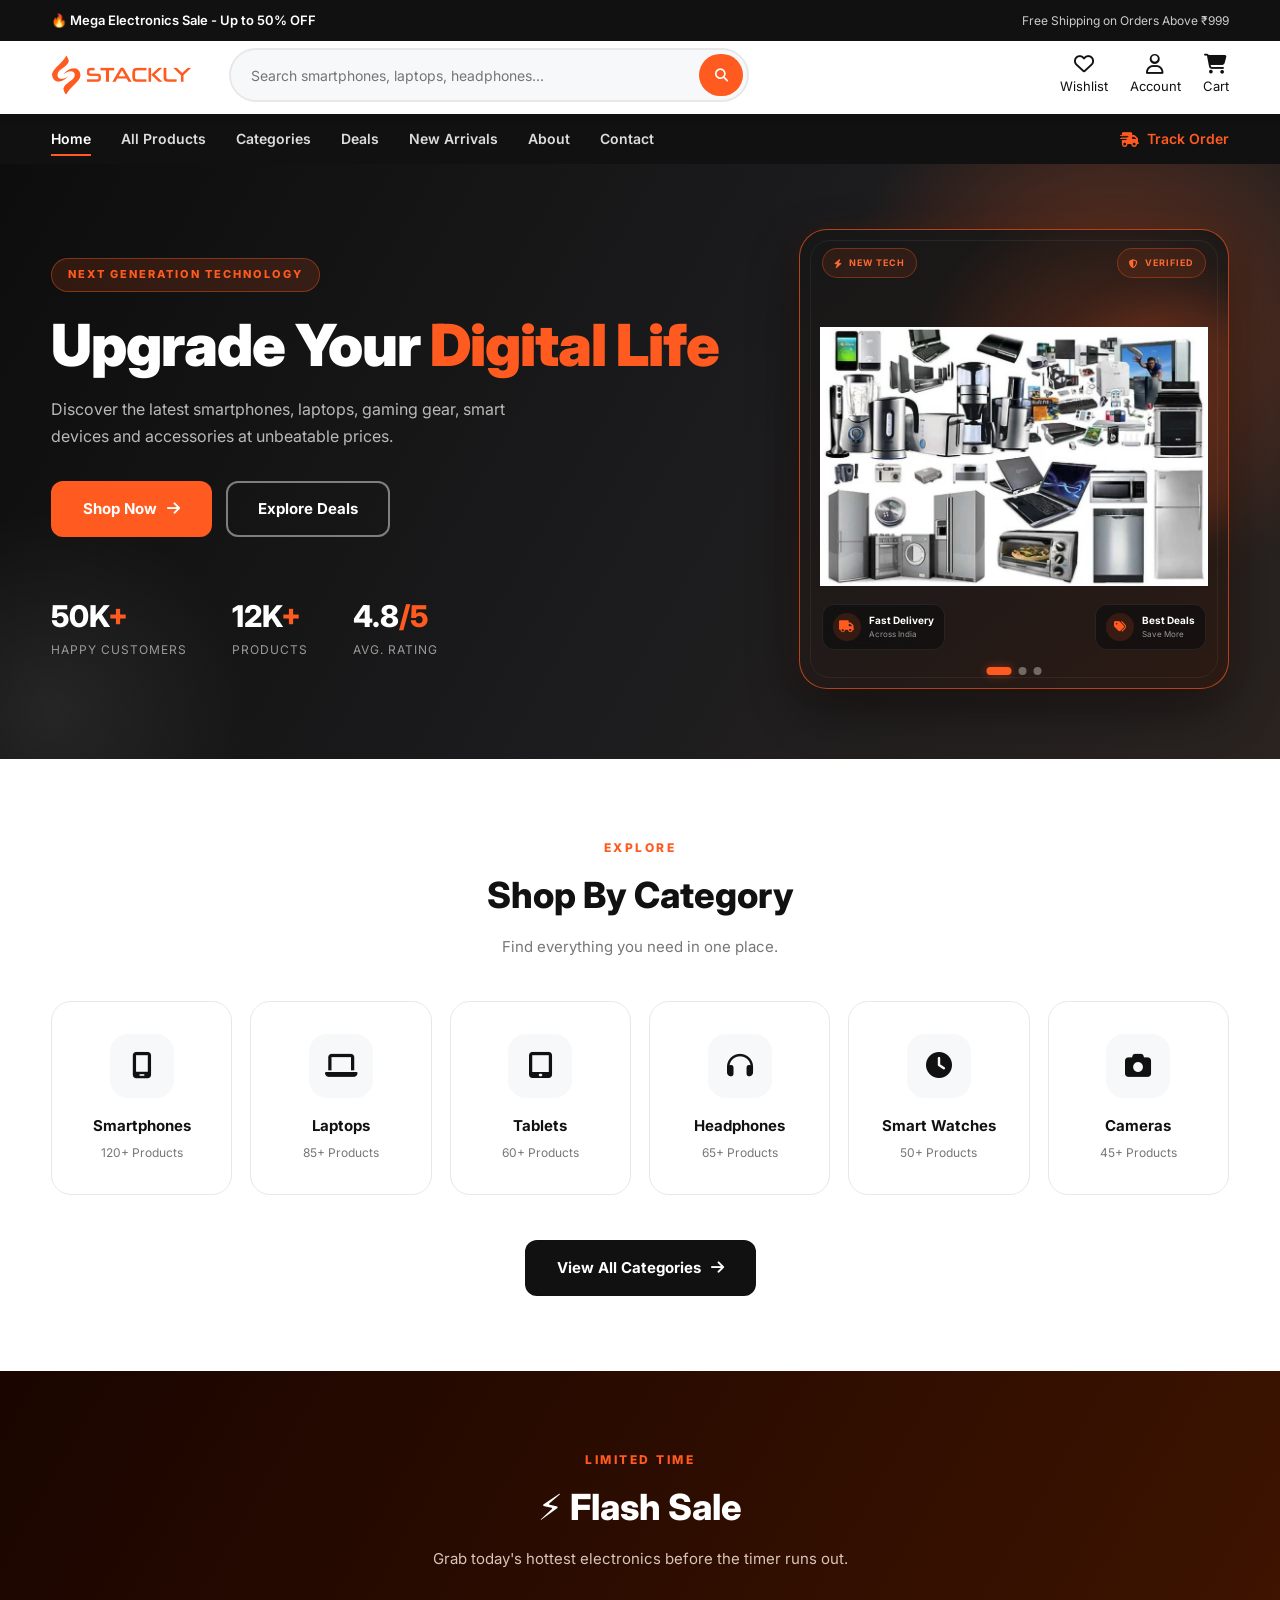
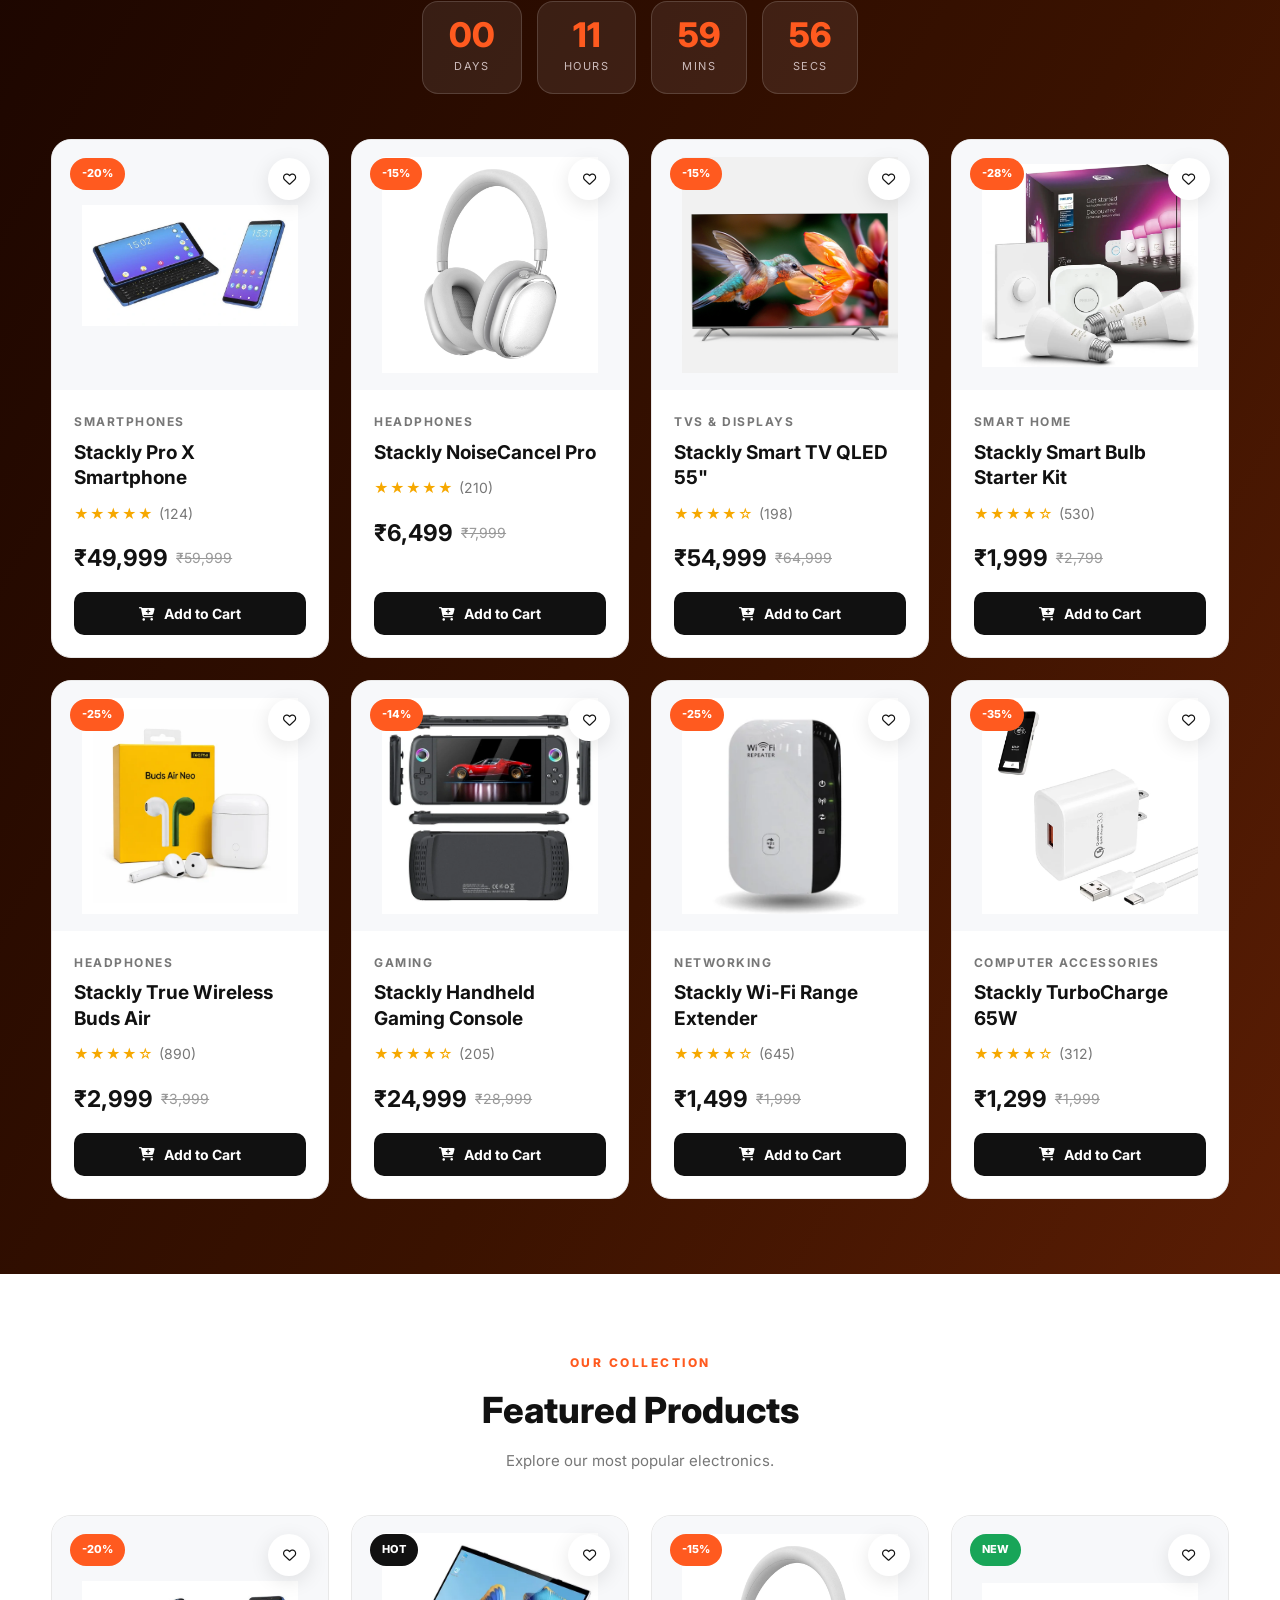
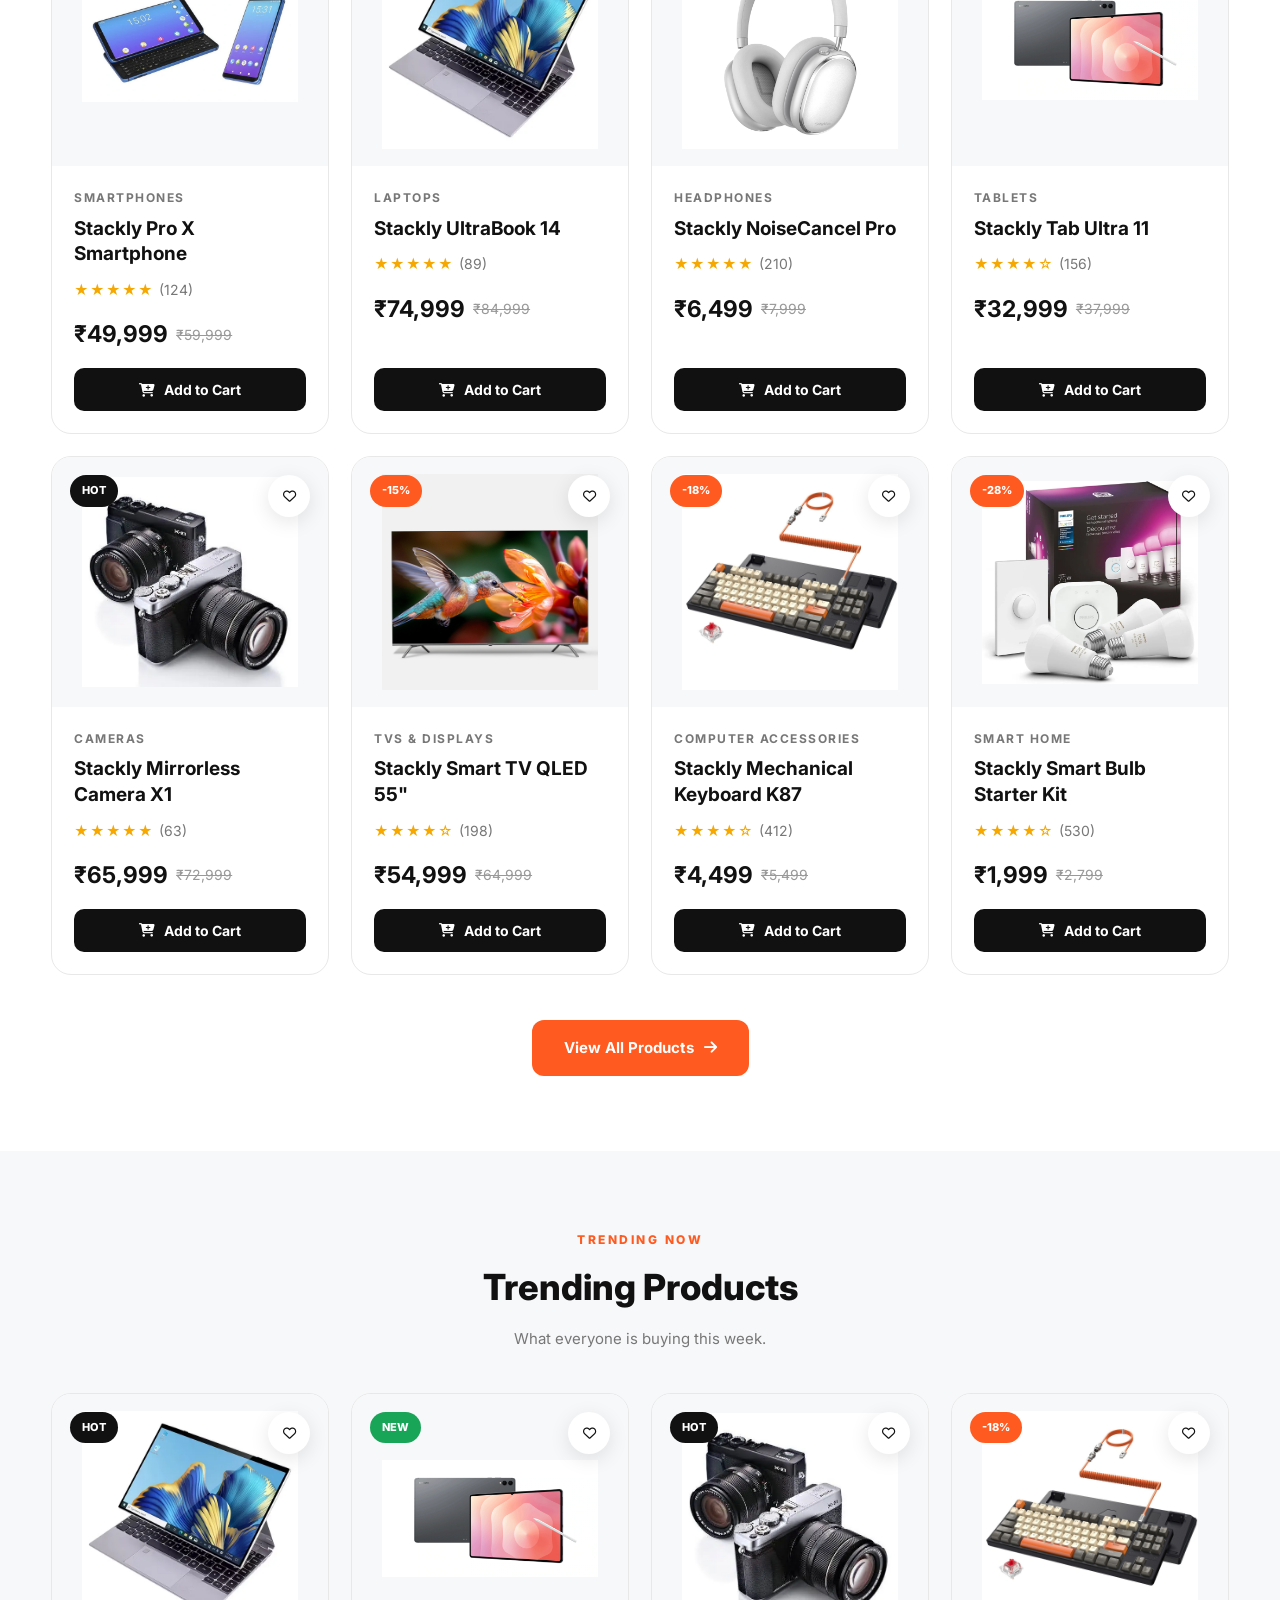
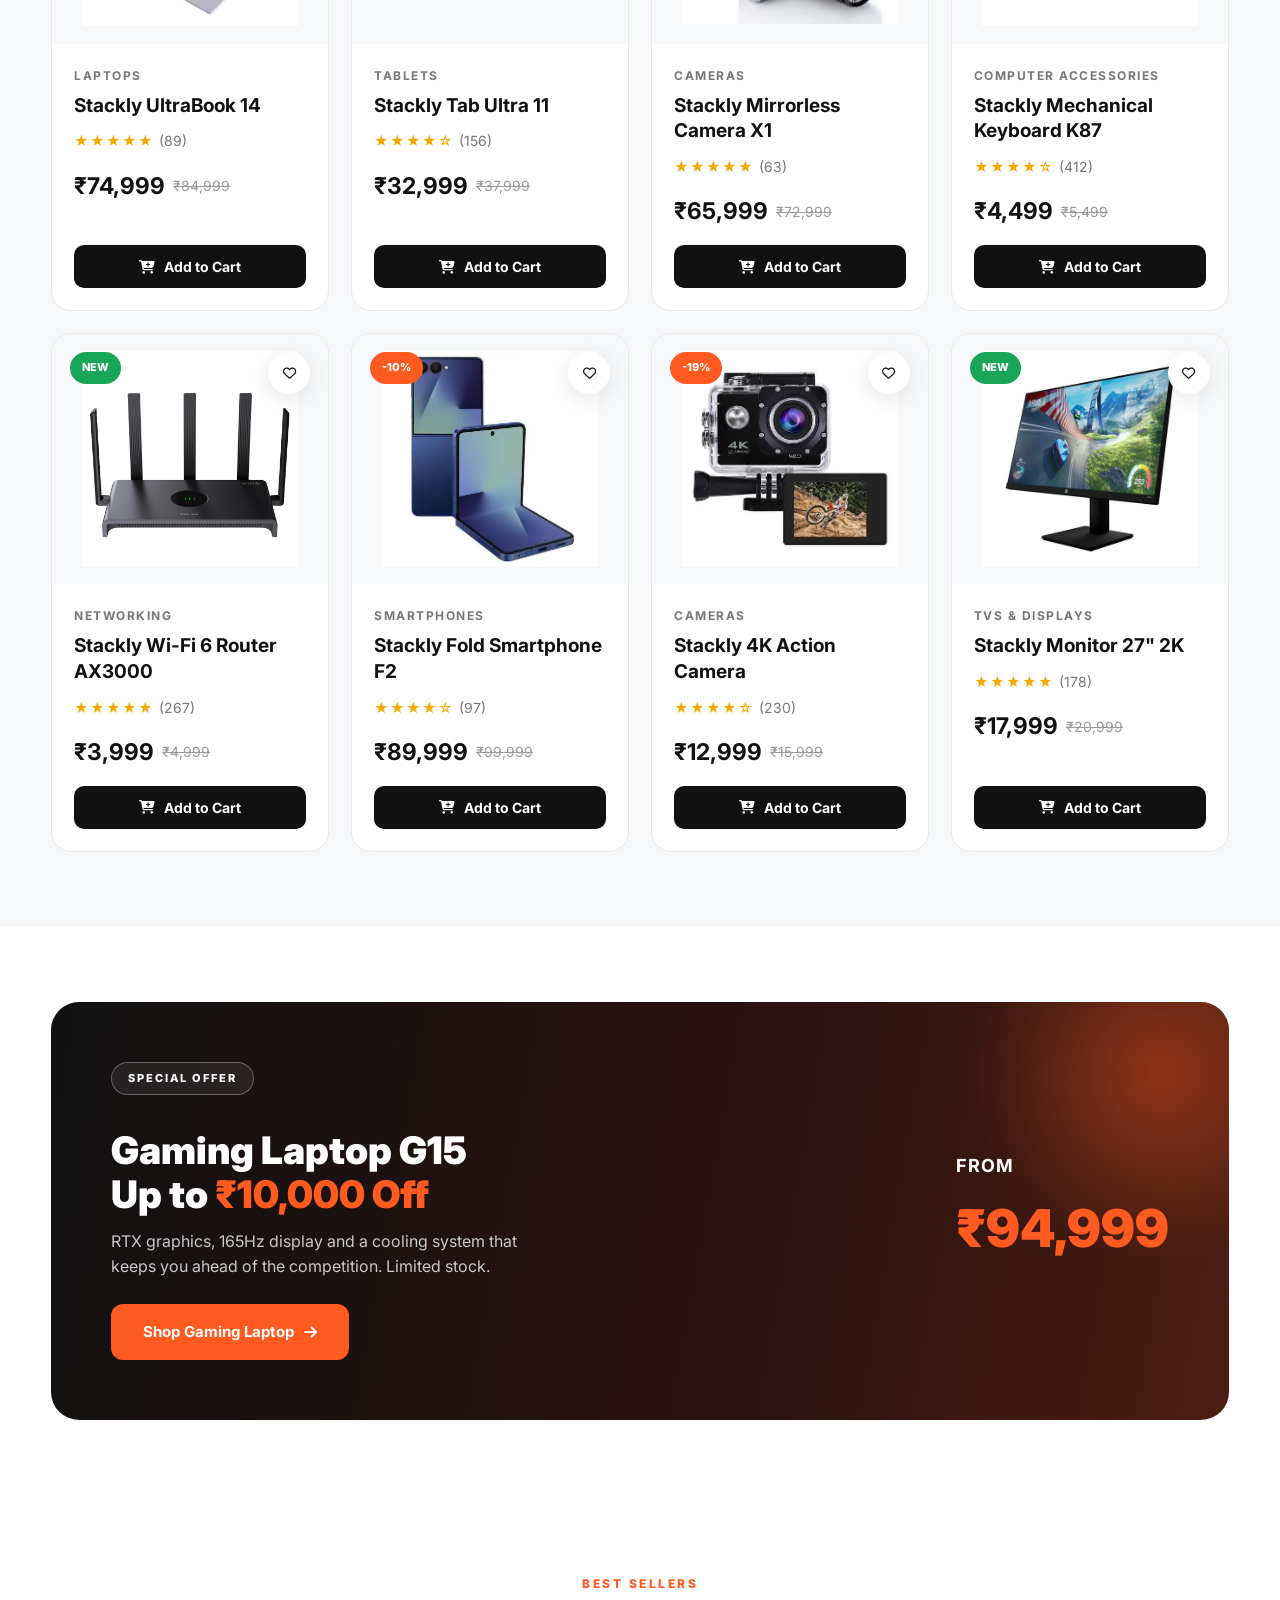
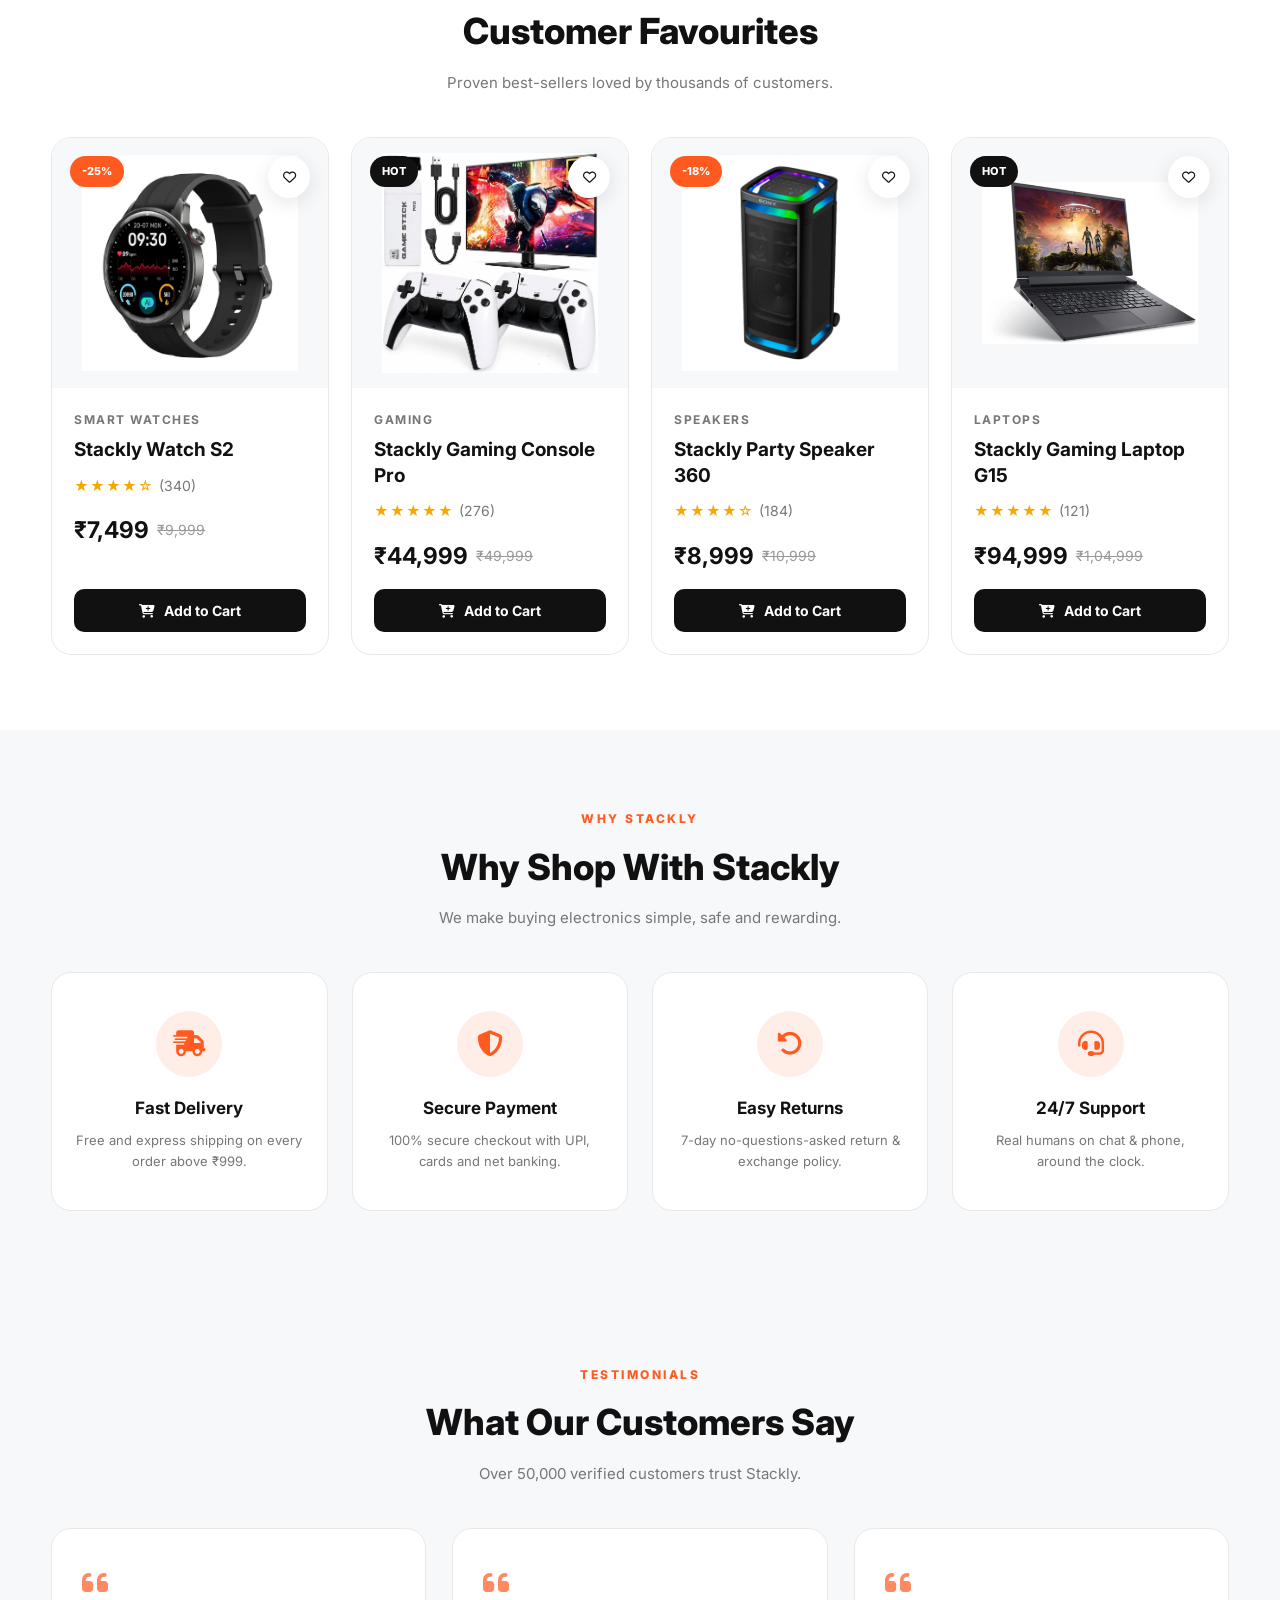
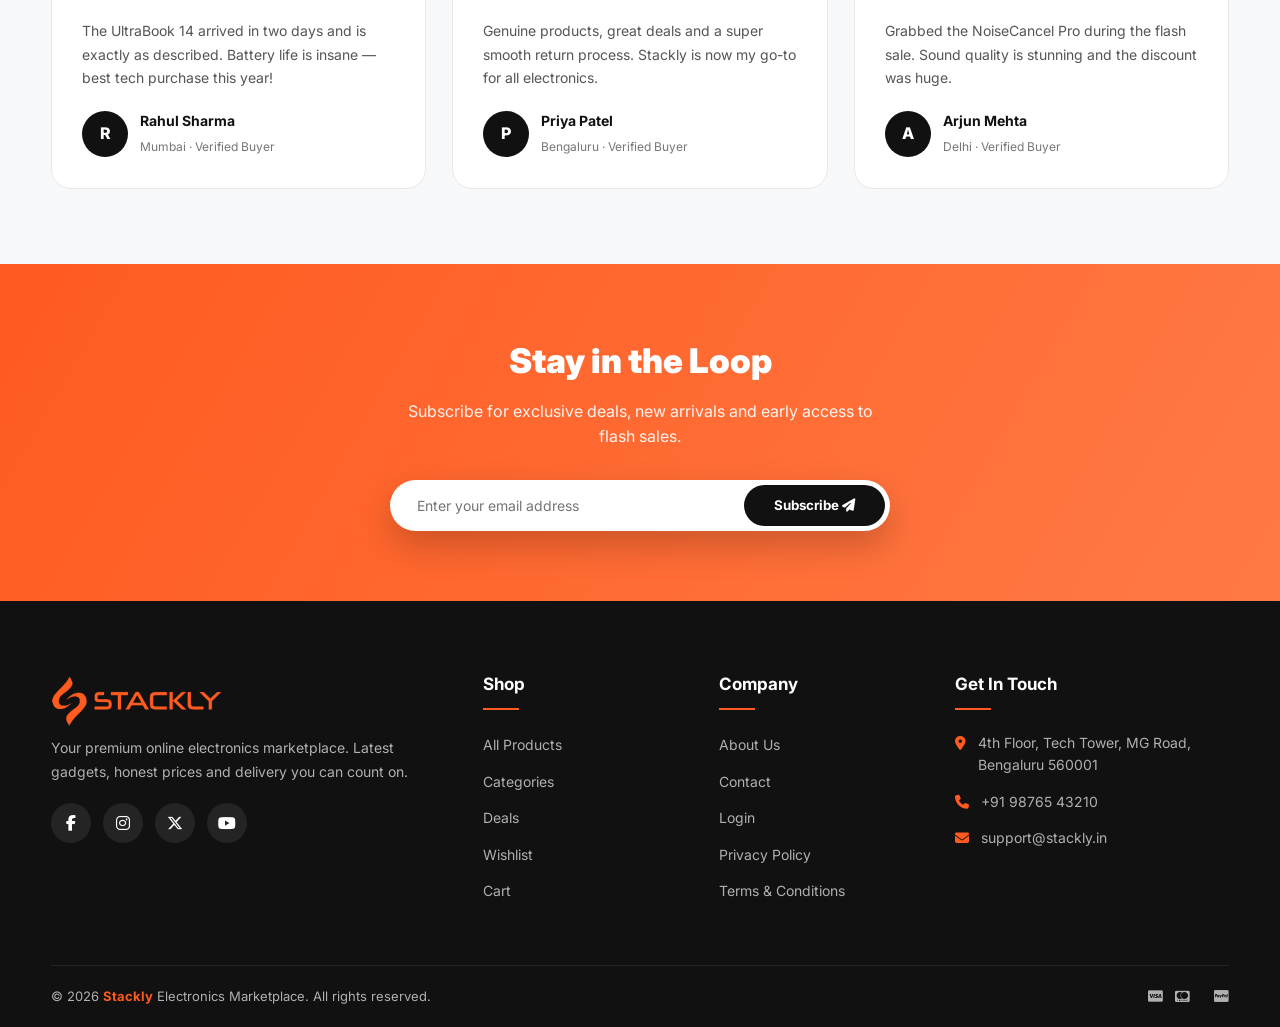
==== index.html @ fa498b30 "first commit" ====
<!DOCTYPE html>
<html lang="en">
<head>
  <meta charset="UTF-8">
  <meta name="viewport" content="width=device-width, initial-scale=1.0">
  <title>Stackly – Online Electronics Marketplace | Smartphones, Laptops & More</title>
  <meta name="description" content="Shop the latest electronics at Stackly — smartphones, laptops, gaming, smart home and more with fast shipping and best prices.">
  <link rel="preconnect" href="https://fonts.googleapis.com">
  <link rel="preconnect" href="https://fonts.gstatic.com" crossorigin>
  <link href="https://fonts.googleapis.com/css2?family=Inter:wght@400;500;600;700;800;900&display=swap" rel="stylesheet">
  <link rel="stylesheet" href="https://cdnjs.cloudflare.com/ajax/libs/font-awesome/6.5.1/css/all.min.css">
  <link rel="icon" type="image/webp" href="images/logo/logo.webp">
  <link rel="stylesheet" href="css/style.css">
  <link rel="stylesheet" href="css/responsive.css">
</head>
<body>

  <!-- ==================== HEADER ==================== -->
  <header class="header" id="header">

    <div class="top-bar">
      <div class="container">
        <p>🔥 Mega Electronics Sale - Up to 50% OFF</p>
        <span>Free Shipping on Orders Above ₹999</span>
      </div>
    </div>

    <div class="navbar">
      <div class="container nav-container">

        <a href="index.html" class="logo">
          <img src="images/logo/logo.webp" alt="Stackly">
        </a>

        <div class="search-box">
          <input type="text" id="searchInput" placeholder="Search smartphones, laptops, headphones...">
          <button aria-label="Search"><i class="fas fa-search"></i></button>
        </div>

        <div class="nav-actions">
          <a href="wishlist.html" title="Wishlist">
            <i class="far fa-heart"></i>
            <span>Wishlist</span>
          </a>
          <a href="login.html" title="Account">
            <i class="far fa-user"></i>
            <span>Account</span>
          </a>
          <a href="cart.html" class="cart-icon" title="Cart">
            <i class="fas fa-shopping-cart"></i>
            <span>Cart</span>
            <b id="cartCount">0</b>
          </a>
        </div>

        <button class="menu-toggle" id="menuToggle" aria-label="Toggle menu">
          <i class="fas fa-bars"></i>
        </button>

      </div>
    </div>

    <nav class="main-nav" id="mainNav">
      <div class="container">
        <a href="index.html">Home</a>
        <a href="products.html">All Products</a>
        <a href="categories.html">Categories</a>
        <a href="deals.html">Deals</a>
        <a href="new-arrivals.html">New Arrivals</a>
        <a href="about.html">About</a>
        <a href="contact.html">Contact</a>
        <a href="contact.html" class="track-order"><i class="fas fa-truck-fast"></i> Track Order</a>
      </div>
    </nav>

  </header>

  <!-- ==================== HERO ==================== -->
  <section class="hero">
    <div class="container hero-content">
      <span class="hero-label">NEXT GENERATION TECHNOLOGY</span>
      <h1>Upgrade Your <span>Digital Life</span></h1>
      <p>Discover the latest smartphones, laptops, gaming gear, smart devices and accessories at unbeatable prices.</p>
      <div class="hero-buttons">
        <a href="products.html" class="btn btn-primary">Shop Now <i class="fas fa-arrow-right"></i></a>
        <a href="deals.html" class="btn btn-outline">Explore Deals</a>
      </div>
      <div class="hero-stats">
        <div><h3>50K<span>+</span></h3><p>Happy Customers</p></div>
        <div><h3>12K<span>+</span></h3><p>Products</p></div>
        <div><h3>4.8<span>/5</span></h3><p>Avg. Rating</p></div>
      </div>
    </div>
    <div class="hero-visual">
      <div class="hero-slider">

        <div class="hero-card-top">
          <span><i class="fas fa-bolt"></i> NEW TECH</span>
          <span><i class="fas fa-shield-alt"></i> VERIFIED</span>
        </div>

        <div class="hero-slide active">
          <img src="images/hero/hero-device.webp" alt="Stackly Electronics">
        </div>
        <div class="hero-slide">
          <img src="images/hero/hero-device-2.webp" alt="Stackly Headphones">
        </div>
        <div class="hero-slide">
          <img src="images/hero/hero-device-3.webp" alt="Stackly Smart Watch">
        </div>

        <div class="hero-card-bottom">
          <div class="hero-mini-feature">
            <i class="fas fa-truck"></i>
            <div>
              <strong>Fast Delivery</strong>
              <small>Across India</small>
            </div>
          </div>
          <div class="hero-mini-feature">
            <i class="fas fa-tags"></i>
            <div>
              <strong>Best Deals</strong>
              <small>Save More</small>
            </div>
          </div>
        </div>

        <div class="hero-dots">
          <button class="dot active" data-slide="0" aria-label="Slide 1"></button>
          <button class="dot" data-slide="1" aria-label="Slide 2"></button>
          <button class="dot" data-slide="2" aria-label="Slide 3"></button>
        </div>

      </div>
    </div>
  </section>

  <!-- ==================== CATEGORIES ==================== -->
  <section class="categories section">
    <div class="container">
      <div class="section-heading">
        <span>EXPLORE</span>
        <h2>Shop By Category</h2>
        <p>Find everything you need in one place.</p>
      </div>
      <div class="category-grid" id="homeCategories">
        <!-- Rendered from js/products.js -->
      </div>
      <div class="load-more-wrap">
        <a href="categories.html" class="btn btn-dark">View All Categories <i class="fas fa-arrow-right"></i></a>
      </div>
    </div>
  </section>

  <!-- ==================== FLASH SALE ==================== -->
  <section class="flash-sale section">
    <div class="container">
      <div class="section-heading">
        <span>LIMITED TIME</span>
        <h2>⚡ Flash Sale</h2>
        <p>Grab today's hottest electronics before the timer runs out.</p>
      </div>

      <div class="countdown-wrap" id="countdown">
        <div class="countdown-box"><h4 data-time="days">00</h4><span>Days</span></div>
        <div class="countdown-box"><h4 data-time="hours">00</h4><span>Hours</span></div>
        <div class="countdown-box"><h4 data-time="minutes">00</h4><span>Mins</span></div>
        <div class="countdown-box"><h4 data-time="seconds">00</h4><span>Secs</span></div>
      </div>

      <div class="product-grid" id="flashGrid">
        <!-- Rendered from js/products.js -->
      </div>
    </div>
  </section>

  <!-- ==================== FEATURED PRODUCTS ==================== -->
  <section class="products-section section">
    <div class="container">
      <div class="section-heading">
        <span>OUR COLLECTION</span>
        <h2>Featured Products</h2>
        <p>Explore our most popular electronics.</p>
      </div>
      <div class="product-grid" id="featuredGrid">
        <!-- Rendered from js/products.js -->
      </div>
      <div class="load-more-wrap">
        <a href="products.html" class="btn btn-primary">View All Products <i class="fas fa-arrow-right"></i></a>
      </div>
    </div>
  </section>

  <!-- ==================== TRENDING PRODUCTS ==================== -->
  <section class="products-section section bg-light">
    <div class="container">
      <div class="section-heading">
        <span>TRENDING NOW</span>
        <h2>Trending Products</h2>
        <p>What everyone is buying this week.</p>
      </div>
      <div class="product-grid" id="trendingGrid">
        <!-- Rendered from js/products.js -->
      </div>
    </div>
  </section>

  <!-- ==================== OFFER BANNER ==================== -->
  <section class="section">
    <div class="container">
      <div class="offer-banner">
        <div class="offer-content">
          <span class="hero-label" style="border-color: rgba(255,255,255,.3); background: rgba(255,255,255,.08); color:#fff;">SPECIAL OFFER</span>
          <h2>Gaming Laptop G15 <br> Up to <span>₹10,000 Off</span></h2>
          <p>RTX graphics, 165Hz display and a cooling system that keeps you ahead of the competition. Limited stock.</p>
          <a href="product-details.html?id=14" class="btn btn-primary mt-3">Shop Gaming Laptop <i class="fas fa-arrow-right"></i></a>
        </div>
        <div class="offer-price">
          <small>FROM</small>
          ₹94,999
        </div>
      </div>
    </div>
  </section>

  <!-- ==================== BEST SELLERS ==================== -->
  <section class="products-section section">
    <div class="container">
      <div class="section-heading">
        <span>BEST SELLERS</span>
        <h2>Customer Favourites</h2>
        <p>Proven best-sellers loved by thousands of customers.</p>
      </div>
      <div class="product-grid" id="bestGrid">
        <!-- Rendered from js/products.js -->
      </div>
    </div>
  </section>

  <!-- ==================== WHY SHOP WITH STACKLY ==================== -->
  <section class="section bg-light">
    <div class="container">
      <div class="section-heading">
        <span>WHY STACKLY</span>
        <h2>Why Shop With Stackly</h2>
        <p>We make buying electronics simple, safe and rewarding.</p>
      </div>
      <div class="features-grid">
        <div class="feature-card">
          <div class="feature-icon"><i class="fas fa-truck-fast"></i></div>
          <h3>Fast Delivery</h3>
          <p>Free and express shipping on every order above ₹999.</p>
        </div>
        <div class="feature-card">
          <div class="feature-icon"><i class="fas fa-shield-halved"></i></div>
          <h3>Secure Payment</h3>
          <p>100% secure checkout with UPI, cards and net banking.</p>
        </div>
        <div class="feature-card">
          <div class="feature-icon"><i class="fas fa-rotate-left"></i></div>
          <h3>Easy Returns</h3>
          <p>7-day no-questions-asked return & exchange policy.</p>
        </div>
        <div class="feature-card">
          <div class="feature-icon"><i class="fas fa-headset"></i></div>
          <h3>24/7 Support</h3>
          <p>Real humans on chat & phone, around the clock.</p>
        </div>
      </div>
    </div>
  </section>

  <!-- ==================== CUSTOMER REVIEWS ==================== -->
  <section class="section reviews-bg">
    <div class="container">
      <div class="section-heading">
        <span>TESTIMONIALS</span>
        <h2>What Our Customers Say</h2>
        <p>Over 50,000 verified customers trust Stackly.</p>
      </div>
      <div class="review-grid">
        <div class="review-card">
          <div class="quote"><i class="fas fa-quote-left"></i></div>
          <p>The UltraBook 14 arrived in two days and is exactly as described. Battery life is insane — best tech purchase this year!</p>
          <div class="review-user">
            <div class="review-avatar">R</div>
            <div><h4>Rahul Sharma</h4><span>Mumbai · Verified Buyer</span></div>
          </div>
        </div>
        <div class="review-card">
          <div class="quote"><i class="fas fa-quote-left"></i></div>
          <p>Genuine products, great deals and a super smooth return process. Stackly is now my go-to for all electronics.</p>
          <div class="review-user">
            <div class="review-avatar">P</div>
            <div><h4>Priya Patel</h4><span>Bengaluru · Verified Buyer</span></div>
          </div>
        </div>
        <div class="review-card">
          <div class="quote"><i class="fas fa-quote-left"></i></div>
          <p>Grabbed the NoiseCancel Pro during the flash sale. Sound quality is stunning and the discount was huge.</p>
          <div class="review-user">
            <div class="review-avatar">A</div>
            <div><h4>Arjun Mehta</h4><span>Delhi · Verified Buyer</span></div>
          </div>
        </div>
      </div>
    </div>
  </section>

  <!-- ==================== NEWSLETTER ==================== -->
  <section class="newsletter">
    <div class="container">
      <h2>Stay in the Loop</h2>
      <p>Subscribe for exclusive deals, new arrivals and early access to flash sales.</p>
      <form class="newsletter-form" id="newsletterForm">
        <input type="email" placeholder="Enter your email address" required>
        <button type="submit">Subscribe <i class="fas fa-paper-plane"></i></button>
      </form>
    </div>
  </section>

  <!-- ==================== FOOTER ==================== -->
  <footer class="footer">
    <div class="container">
      <div class="footer-grid">
        <div class="footer-about">
          <a href="index.html" class="logo"><img src="images/logo/logo.webp" alt="Stackly"></a>
          <p>Your premium online electronics marketplace. Latest gadgets, honest prices and delivery you can count on.</p>
          <div class="social-links">
            <a href="404.html" aria-label="Facebook"><i class="fab fa-facebook-f"></i></a>
            <a href="404.html" aria-label="Instagram"><i class="fab fa-instagram"></i></a>
            <a href="404.html" aria-label="Twitter"><i class="fab fa-x-twitter"></i></a>
            <a href="404.html" aria-label="YouTube"><i class="fab fa-youtube"></i></a>
          </div>
        </div>
        <div>
          <h3>Shop</h3>
          <ul class="footer-links">
            <li><a href="products.html">All Products</a></li>
            <li><a href="categories.html">Categories</a></li>
            <li><a href="deals.html">Deals</a></li>
            <li><a href="wishlist.html">Wishlist</a></li>
            <li><a href="cart.html">Cart</a></li>
          </ul>
        </div>
        <div>
          <h3>Company</h3>
          <ul class="footer-links">
            <li><a href="about.html">About Us</a></li>
            <li><a href="contact.html">Contact</a></li>
            <li><a href="login.html">Login</a></li>
            <li><a href="404.html">Privacy Policy</a></li>
            <li><a href="404.html">Terms &amp; Conditions</a></li>
          </ul>
        </div>
        <div>
          <h3>Get In Touch</h3>
          <ul class="footer-contact">
            <li><i class="fas fa-map-marker-alt"></i> 4th Floor, Tech Tower, MG Road, Bengaluru 560001</li>
            <li><i class="fas fa-phone"></i> +91 98765 43210</li>
            <li><i class="fas fa-envelope"></i> support@stackly.in</li>
          </ul>
        </div>
      </div>
      <div class="footer-bottom">
        <span>© 2026 <b>Stackly</b> Electronics Marketplace. All rights reserved.</span>
        <span><i class="fab fa-cc-visa"></i> &nbsp; <i class="fab fa-cc-mastercard"></i> &nbsp; <i class="fab fa-cc-upi"></i> &nbsp; <i class="fab fa-cc-paypal"></i></span>
      </div>
    </div>
  </footer>

  <button class="back-to-top" id="backToTop" aria-label="Back to top"><i class="fas fa-chevron-up"></i></button>

  <script src="js/products.js"></script>
  <script src="js/cart.js"></script>
  <script src="js/script.js"></script>
  <script>
    document.addEventListener("DOMContentLoaded", function () {
      const P = window.StacklyProducts;

      function render(id, filter, limit) {
        const grid = document.getElementById(id);
        if (!grid) return;
        const items = P.PRODUCTS.filter(filter).slice(0, limit || 8);
        grid.innerHTML = items.map(P.productCardHTML).join("");
      }

      // Homepage category cards (first 6)
      const catGrid = document.getElementById("homeCategories");
      if (catGrid) {
        catGrid.innerHTML = P.CATEGORIES.slice(0, 6)
          .map(
            (c) => `
            <a href="products.html?cat=${encodeURIComponent(c.name)}" class="category-card">
              <div class="category-icon"><i class="fas ${c.icon}"></i></div>
              <h3>${c.name}</h3>
              <p>${c.count}+ Products</p>
              <span class="cat-link">Shop Now <i class="fas fa-arrow-right"></i></span>
            </a>`
          )
          .join("");
      }

      render("flashGrid", (p) => p.tag === "flash", 8);
      render("featuredGrid", (p) => p.tag === "flash" || p.tag === "trending", 8);
      render("trendingGrid", (p) => p.tag === "trending", 8);
      render("bestGrid", (p) => p.tag === "best", 4);

      if (window.StacklyUI) window.StacklyUI.reveal();
    });
  </script>
</body>
</html>
---- css/style.css ----
/* =========================================================
   STACKLY ELECTRONICS MARKETPLACE
   MAIN STYLESHEET
========================================================= */

:root {
  --primary: #ff5a1f;
  --primary-dark: #e64a12;
  --dark: #111111;
  --dark-2: #1a1a1a;
  --gray: #777777;
  --gray-light: #f7f8fa;
  --border: #e8e8e8;
  --white: #ffffff;
  --success: #18a558;
  --star: #f6a800;
  --radius: 20px;
  --radius-sm: 10px;
  --shadow: 0 25px 55px rgba(0, 0, 0, 0.12);
  --shadow-sm: 0 5px 20px rgba(0, 0, 0, 0.1);
  --transition: 0.45s ease;
  --font: "Inter", "Segoe UI", system-ui, -apple-system, sans-serif;
}

/* =========================================================
   RESET & BASE
========================================================= */

*,
*::before,
*::after {
  margin: 0;
  padding: 0;
  box-sizing: border-box;
}

html {
  scroll-behavior: smooth;
}

body {
  font-family: var(--font);
  font-size: 16px;
  line-height: 1.6;
  color: var(--dark);
  background: var(--white);
  overflow-x: hidden;
}

img {
  max-width: 100%;
  display: block;
}

a {
  text-decoration: none;
  color: inherit;
}

ul {
  list-style: none;
}

button {
  font-family: inherit;
}

input,
select,
textarea {
  font-family: inherit;
}

.container {
  width: 92%;
  max-width: 1250px;
  margin: auto;
}

.section {
  padding: 75px 0;
}

/* =========================================================
   TYPOGRAPHY / HEADINGS
========================================================= */

.section-heading {
  text-align: center;
  margin-bottom: 42px;
}

.section-heading > span {
  display: inline-block;
  font-size: 12px;
  font-weight: 800;
  letter-spacing: 2.5px;
  text-transform: uppercase;
  color: var(--primary);
  margin-bottom: 10px;
}

.section-heading h2 {
  font-size: 36px;
  font-weight: 800;
  color: var(--dark);
  margin-bottom: 10px;
}

.section-heading p {
  color: var(--gray);
  max-width: 520px;
  margin: auto;
  font-size: 15px;
}

/* =========================================================
   BUTTONS
========================================================= */

.btn {
  display: inline-flex;
  align-items: center;
  justify-content: center;
  gap: 10px;
  padding: 14px 30px;
  border-radius: 12px;
  font-weight: 700;
  font-size: 15px;
  border: 2px solid transparent;
  cursor: pointer;
  transition: all 0.3s ease;
}

.btn-primary {
  background: var(--primary);
  color: var(--white);
}

.btn-primary:hover {
  background: var(--primary-dark);
  transform: translateY(-2px);
  box-shadow: 0 12px 25px rgba(255, 90, 31, 0.35);
}

.btn-outline {
  background: transparent;
  color: var(--white);
  border-color: rgba(255, 255, 255, 0.45);
}

.btn-outline:hover {
  background: var(--white);
  color: var(--dark);
  border-color: var(--white);
  transform: translateY(-2px);
}

.btn-dark {
  background: var(--dark);
  color: var(--white);
}

.btn-dark:hover {
  background: var(--primary);
  transform: translateY(-2px);
}

.btn-block {
  width: 100%;
}

.btn-sm {
  padding: 9px 18px;
  font-size: 13px;
}

/* =========================================================
   HEADER / TOP BAR
========================================================= */

.top-bar {
  position: fixed;
  top: 0;
  left: 0;
  right: 0;
  width: 100%;
  z-index: 1001;
  background: var(--dark);
  color: var(--white);
  font-size: 13px;
  padding: 10px 0;
}

.top-bar .container {
  display: flex;
  align-items: center;
  justify-content: space-between;
  gap: 10px;
}

.top-bar p {
  font-weight: 600;
}

.top-bar span {
  color: #ccc;
  font-size: 12px;
}

/* =========================================================
   NAVBAR
========================================================= */

.navbar {
  position: fixed;
  top: 36px;
  left: 0;
  right: 0;
  width: 100%;
  z-index: 1000;
  background: var(--white);
  box-shadow: 0 2px 12px rgba(0, 0, 0, 0.05);
}

.nav-container {
  display: flex;
  align-items: center;
  gap: 28px;
  height: 78px;
}

.logo {
  display: flex;
  align-items: center;
  gap: 9px;
  flex-shrink: 0;
  text-decoration: none;
  color: var(--dark);
}

.logo img {
  width: 68px;
  height: 68px;
  display: block;
  object-fit: contain;
  object-position: center;
}

.logo .logo-text {
  font-size: 22px;
  font-weight: 800;
  color: var(--dark);
  letter-spacing: -0.5px;
  white-space: nowrap;
}

.logo .logo-text b {
  color: var(--primary);
}

/* Search */
.search-box {
  flex: 1;
  max-width: 520px;
  display: flex;
  align-items: center;
  background: var(--gray-light);
  border: 2px solid var(--border);
  border-radius: 50px;
  padding: 4px 4px 4px 20px;
  transition: border-color 0.3s ease, box-shadow 0.3s ease;
}

.search-box:focus-within {
  border-color: var(--primary);
  box-shadow: 0 0 0 4px rgba(255, 90, 31, 0.1);
}

.search-box input {
  flex: 1;
  border: none;
  outline: none;
  background: transparent;
  padding: 10px 0;
  font-size: 14px;
}

.search-box button {
  width: 44px;
  height: 42px;
  border: none;
  border-radius: 50px;
  background: var(--primary);
  color: var(--white);
  cursor: pointer;
  transition: background 0.3s ease;
}

.search-box button:hover {
  background: var(--primary-dark);
}

/* Nav actions */
.nav-actions {
  display: flex;
  align-items: center;
  gap: 22px;
  margin-left: auto;
}

.nav-actions a {
  display: flex;
  flex-direction: column;
  align-items: center;
  gap: 2px;
  font-size: 13px;
  color: var(--dark);
  transition: color 0.3s ease;
  position: relative;
}

.nav-actions a i {
  font-size: 20px;
}

.nav-actions a:hover {
  color: var(--primary);
}

.cart-icon b {
  position: absolute;
  top: -8px;
  right: -10px;
  background: var(--primary);
  color: var(--white);
  width: 19px;
  height: 19px;
  display: flex;
  align-items: center;
  justify-content: center;
  border-radius: 50%;
  font-size: 10px;
  font-weight: 800;
}

/* Menu toggle */
.menu-toggle {
  display: none;
}

/* =========================================================
   MAIN NAVIGATION
========================================================= */

.main-nav {
  position: fixed;
  top: 114px;
  left: 0;
  right: 0;
  width: 100%;
  z-index: 999;
  background: var(--dark);
}

.main-nav .container {
  display: flex;
  align-items: center;
  gap: 30px;
  overflow-x: auto;
  scrollbar-width: none;
}

.main-nav .container::-webkit-scrollbar {
  display: none;
}

.main-nav a {
  display: block;
  padding: 14px 0;
  color: #ddd;
  font-size: 14px;
  font-weight: 600;
  white-space: nowrap;
  transition: color 0.3s ease;
  position: relative;
}

.main-nav a::after {
  content: "";
  position: absolute;
  left: 0;
  bottom: 8px;
  width: 0;
  height: 2px;
  background: var(--primary);
  transition: width 0.3s ease;
}

.main-nav a:hover,
.main-nav a.active {
  color: var(--white);
}

.main-nav .track-order {
  margin-left: auto;
  display: inline-flex;
  align-items: center;
  gap: 8px;
  color: var(--primary);
}

.main-nav .track-order i {
  font-size: 15px;
}

.main-nav .track-order:hover {
  color: var(--primary);
}

.main-nav a:hover::after,
.main-nav a.active::after {
  width: 100%;
}

/* =========================================================
   HERO
========================================================= */

.hero {
  position: relative;
  min-height: 600px;
  display: flex;
  align-items: center;
  background: linear-gradient(120deg, #0d0d0d 0%, #1c1c1e 55%, #2a2320 100%);
  color: var(--white);
  overflow: hidden;
  padding: 80px 0;
}

.hero::before {
  content: "";
  position: absolute;
  width: 550px;
  height: 550px;
  right: -100px;
  top: -100px;
  background: radial-gradient(circle, rgba(255, 90, 31, 0.35), transparent 70%);
  border-radius: 50%;
  z-index: 0;
}

.hero::after {
  content: "";
  position: absolute;
  width: 400px;
  height: 400px;
  left: -150px;
  bottom: -150px;
  background: radial-gradient(circle, rgba(255, 255, 255, 0.08), transparent 70%);
  border-radius: 50%;
  z-index: 0;
}

.hero-content {
  position: relative;
  z-index: 5;
  width: 55%;
  max-width: 760px;
  animation: heroFadeUp 0.9s ease both;
}

.hero-label {
  display: inline-block;
  background: rgba(255, 90, 31, 0.15);
  color: var(--primary);
  border: 1px solid rgba(255, 90, 31, 0.4);
  padding: 7px 16px;
  border-radius: 50px;
  font-size: 11px;
  font-weight: 800;
  letter-spacing: 2px;
  margin-bottom: 22px;
}

.hero h1 {
  font-size: 58px;
  line-height: 1.08;
  font-weight: 900;
  letter-spacing: -1px;
  max-width: 850px;
}

.hero h1 span {
  color: var(--primary);
}

.hero p {
  margin: 20px 0 30px;
  font-size: 16px;
  color: #b9b9b9;
  max-width: 460px;
  line-height: 1.7;
}

.hero-buttons {
  display: flex;
  gap: 14px;
  flex-wrap: wrap;
}

.hero-stats {
  position: relative;
  z-index: 2;
  display: flex;
  gap: 45px;
  margin-top: 55px;
}

.hero-stats h3 {
  font-size: 30px;
  font-weight: 800;
  color: var(--white);
}

.hero-stats h3 span {
  color: var(--primary);
}

.hero-stats p {
  font-size: 12px;
  text-transform: uppercase;
  letter-spacing: 1px;
  color: #9a9a9a;
  margin: 0;
}

/* =========================================================
   STACKLY HERO IMAGE - CLEAN & PROPORTIONAL
========================================================= */

.hero-visual {
    position: absolute;
    right: 4%;
    top: 50%;
    transform: translateY(-50%);

    width: 430px;
    height: 460px;

    display: flex;
    align-items: center;
    justify-content: center;

    z-index: 2;
}

/* Main image card */
.hero-slider {
    position: relative;

    width: 100%;
    height: 100%;

    overflow: hidden;

    border-radius: 28px;

    background:
        radial-gradient(
            circle at 70% 35%,
            rgba(255, 90, 31, 0.25),
            transparent 45%
        ),
        linear-gradient(
            145deg,
            #171717 0%,
            #211a18 60%,
            #2c1a13 100%
        );

    border: 1px solid rgba(255, 90, 31, 0.65);

    box-shadow:
        0 20px 50px rgba(0, 0, 0, 0.45),
        0 0 30px rgba(255, 90, 31, 0.08);

    display: flex;
    align-items: center;
    justify-content: center;
}

/* Slide */
.hero-slide {
    position: absolute;
    inset: 0;

    display: flex;
    align-items: center;
    justify-content: center;

    opacity: 0;
    visibility: hidden;

    transition:
        opacity 0.6s ease,
        visibility 0.6s ease;
}

.hero-slide.active {
    opacity: 1;
    visibility: visible;
}

/* Product image */
.hero-slide img {
    width: 88%;
    height: 88%;

    object-fit: contain;
    object-position: center;

    display: block;

    border-radius: 18px;

    transition: transform 0.5s ease;
}

.hero-slide.active img {
    animation: heroImageZoom 5s ease-in-out infinite;
}

@keyframes heroImageZoom {
    0%, 100% {
        transform: scale(1);
    }

    50% {
        transform: scale(1.025);
    }
}

/* Orange glow behind image */
.hero-slider::before {
    content: "";

    position: absolute;

    width: 230px;
    height: 230px;

    right: -70px;
    top: 70px;

    border-radius: 50%;

    background: rgba(255, 90, 31, 0.16);

    filter: blur(20px);

    pointer-events: none;
}

/* Inner border */
.hero-slider::after {
    content: "";

    position: absolute;

    inset: 10px;

    border: 1px solid rgba(255, 255, 255, 0.06);

    border-radius: 20px;

    pointer-events: none;
}


/* =========================================================
   HERO DOTS
========================================================= */

.hero-dots {
    position: absolute;

    bottom: 14px;
    left: 50%;

    transform: translateX(-50%);

    display: flex;
    align-items: center;

    gap: 7px;

    z-index: 10;
}

.hero-dots .dot {
    width: 8px;
    height: 8px;

    padding: 0;
    border: none;

    border-radius: 50%;

    background: rgba(255, 255, 255, 0.35);

    cursor: pointer;

    transition: all 0.3s ease;
}

.hero-dots .dot.active {
    width: 25px;

    border-radius: 10px;

    background: #ff5a1f;

    box-shadow: 0 0 10px rgba(255, 90, 31, 0.4);
}

/* =========================================================
   HERO CARD TOP FEATURE
========================================================= */

.hero-card-top {
    position: absolute;

    top: 18px;
    left: 22px;
    right: 22px;

    display: flex;
    align-items: center;
    justify-content: space-between;

    z-index: 8;
}

.hero-card-top span {
    display: inline-flex;
    align-items: center;
    gap: 6px;

    padding: 7px 11px;

    border-radius: 20px;

    background: rgba(255, 90, 31, 0.10);

    border: 1px solid rgba(255, 90, 31, 0.35);

    color: #ff6a32;

    font-size: 9px;
    font-weight: 700;

    letter-spacing: 1px;

    backdrop-filter: blur(8px);
}

.hero-card-top i {
    font-size: 9px;
}


/* =========================================================
   HERO CARD BOTTOM
========================================================= */

.hero-card-bottom {
    position: absolute;

    left: 22px;
    right: 22px;
    bottom: 38px;

    display: flex;
    align-items: center;
    justify-content: space-between;

    gap: 10px;

    z-index: 8;
}

.hero-mini-feature {
    display: flex;
    align-items: center;
    gap: 8px;

    padding: 8px 10px;

    border-radius: 12px;

    background: rgba(15, 15, 15, 0.70);

    border: 1px solid rgba(255, 255, 255, 0.08);

    backdrop-filter: blur(8px);

    min-width: 0;
}

.hero-mini-feature > i {
    width: 28px;
    height: 28px;

    display: flex;
    align-items: center;
    justify-content: center;

    flex-shrink: 0;

    border-radius: 50%;

    background: rgba(255, 90, 31, 0.15);

    color: #ff5a1f;

    font-size: 12px;
}

.hero-mini-feature strong {
    display: block;

    color: #ffffff;

    font-size: 10px;

    line-height: 1.2;
}

.hero-mini-feature small {
    display: block;

    margin-top: 2px;

    color: #999;

    font-size: 8px;
}


/* =========================================================
   KEEP PRODUCT IMAGE IN CENTER
========================================================= */

.hero-slide {
    padding: 75px 20px 80px;

    box-sizing: border-box;
}

.hero-slide img {
    width: 100%;
    height: 100%;

    object-fit: contain;

    display: block;
}


/* =========================================================
   DOTS
========================================================= */

.hero-dots {
    bottom: 13px !important;
    z-index: 10;
}

@keyframes heroFadeUp {
  from {
    opacity: 0;
    transform: translateY(35px);
  }
  to {
    opacity: 1;
    transform: translateY(0);
  }
}

@keyframes floatY {
  0%,
  100% {
    transform: translateY(-50%) translateX(0);
  }
  50% {
    transform: translateY(calc(-50% - 18px)) translateX(6px);
  }
}

/* =========================================================
   CATEGORY CARDS
========================================================= */

.category-grid {
  display: grid;
  grid-template-columns: repeat(6, 1fr);
  gap: 22px;
}

.category-grid.categories-grid {
  grid-template-columns: repeat(4, 1fr);
}

.category-card {
  position: relative;
  text-align: center;
  background: var(--white);
  border: 1px solid var(--border);
  border-radius: var(--radius);
  padding: 32px 18px;
  cursor: pointer;
  overflow: hidden;
  transition: transform 0.45s ease, box-shadow 0.45s ease, border-color 0.45s ease;
}

.category-card::before {
  content: "";
  position: absolute;
  left: 50%;
  top: 38px;
  transform: translate(-50%, -50%) scale(0);
  width: 90px;
  height: 90px;
  background: rgba(255, 90, 31, 0.12);
  border-radius: 50%;
  transition: transform 0.5s cubic-bezier(0.2, 0.8, 0.2, 1);
}

.category-card:hover {
  transform: translateY(-10px);
  box-shadow: var(--shadow);
  border-color: var(--primary);
}

.category-card:hover::before {
  transform: translate(-50%, -50%) scale(1);
}

.category-icon {
  position: relative;
  width: 64px;
  height: 64px;
  margin: 0 auto 16px;
  display: flex;
  align-items: center;
  justify-content: center;
  background: var(--gray-light);
  border-radius: 18px;
  font-size: 26px;
  color: var(--dark);
  transition: transform 0.4s cubic-bezier(0.2, 0.8, 0.2, 1), background 0.4s ease, color 0.4s ease;
}

.category-card:hover .category-icon {
  transform: scale(1.15) rotate(-6deg);
  background: var(--primary);
  color: var(--white);
}

.category-card h3 {
  font-size: 15px;
  font-weight: 700;
  margin-bottom: 5px;
}

.category-card p {
  font-size: 12px;
  color: var(--gray);
}

.category-card .cat-link {
  position: absolute;
  bottom: -30px;
  left: 0;
  right: 0;
  font-size: 12px;
  font-weight: 700;
  color: var(--primary);
  display: flex;
  align-items: center;
  justify-content: center;
  gap: 6px;
  transition: bottom 0.4s ease;
}

.category-card:hover .cat-link {
  bottom: 14px;
}

.category-card:hover p {
  opacity: 0;
  transition: opacity 0.2s ease;
}

/* =========================================================
   FLASH SALE / COUNTDOWN
========================================================= */

.flash-sale {
  background: linear-gradient(120deg, #1a0500 0%, #3a1200 60%, #5a1d04 100%);
  color: var(--white);
}

.flash-sale .section-heading h2 {
  color: var(--white);
}

.flash-sale .section-heading p {
  color: #d9c4b8;
}

.countdown-wrap {
  display: flex;
  justify-content: center;
  gap: 15px;
  margin: -12px 0 45px;
}

.countdown-box {
  background: rgba(255, 255, 255, 0.08);
  border: 1px solid rgba(255, 255, 255, 0.15);
  border-radius: 16px;
  padding: 16px 26px;
  text-align: center;
  min-width: 90px;
  animation: pulseGlow 2.4s ease-in-out infinite;
}

.countdown-box:nth-child(2) {
  animation-delay: 0.3s;
}

.countdown-box:nth-child(3) {
  animation-delay: 0.6s;
}

.countdown-box:nth-child(4) {
  animation-delay: 0.9s;
}

.countdown-box h4 {
  font-size: 34px;
  font-weight: 800;
  color: var(--primary);
  line-height: 1;
}

.countdown-box span {
  font-size: 11px;
  text-transform: uppercase;
  letter-spacing: 1.5px;
  color: #cbb;
}

@keyframes pulseGlow {
  0%,
  100% {
    box-shadow: 0 0 0 0 rgba(255, 90, 31, 0.35);
  }
  50% {
    box-shadow: 0 0 22px 6px rgba(255, 90, 31, 0.25);
  }
}

/* =========================================================
   PRODUCT GRID & CARDS
========================================================= */

.product-grid {
  display: grid;
  grid-template-columns: repeat(4, 1fr);
  gap: 28px;
}

.product-card {
  position: relative;
  overflow: hidden;
  background: var(--white);
  border-radius: var(--radius);
  border: 1px solid var(--border);
  opacity: 0;
  transform: translateY(40px);
  transition: transform 0.45s ease, box-shadow 0.45s ease, border-color 0.45s ease, opacity 0.6s ease;
  display: flex;
  flex-direction: column;
  height: 100%;
}

.product-card.show {
  opacity: 1;
  transform: translateY(0);
}

.product-card:nth-child(1) { transition-delay: 0.1s; }
.product-card:nth-child(2) { transition-delay: 0.2s; }
.product-card:nth-child(3) { transition-delay: 0.3s; }
.product-card:nth-child(4) { transition-delay: 0.4s; }
.product-card:nth-child(5) { transition-delay: 0.5s; }
.product-card:nth-child(6) { transition-delay: 0.6s; }

.product-card:hover {
  transform: translateY(-12px);
  box-shadow: var(--shadow);
  border-color: var(--dark);
}

.product-image {
  height: 260px;
  padding: 30px;
  display: flex;
  align-items: center;
  justify-content: center;
  background: var(--gray-light);
  overflow: hidden;
}

.product-image img {
  width: 100%;
  height: 100%;
  object-fit: contain;
  transition: transform 0.6s cubic-bezier(0.2, 0.8, 0.2, 1);
}

.product-card:hover .product-image img {
  transform: scale(1.12) rotate(1deg);
}

.product-badge {
  position: absolute;
  top: 18px;
  left: 18px;
  z-index: 5;
  padding: 7px 12px;
  border-radius: 30px;
  background: var(--primary);
  color: var(--white);
  font-size: 11px;
  font-weight: 800;
}

.product-badge.hot {
  background: var(--dark);
}

.product-badge.new {
  background: var(--success);
}

.product-badge.sale {
  animation: badgePulse 1.6s ease-in-out infinite;
}

@keyframes badgePulse {
  0%,
  100% {
    transform: scale(1);
  }
  50% {
    transform: scale(1.08);
  }
}

.wishlist-btn {
  position: absolute;
  top: 18px;
  right: 18px;
  width: 42px;
  height: 42px;
  border: none;
  border-radius: 50%;
  background: var(--white);
  box-shadow: var(--shadow-sm);
  cursor: pointer;
  z-index: 5;
  color: var(--dark);
  transition: all 0.3s ease;
}

.wishlist-btn:hover {
  background: var(--dark);
  color: var(--white);
  transform: rotate(10deg) scale(1.1);
}

.wishlist-btn.active {
  background: var(--primary);
  color: var(--white);
}

.product-info {
  padding: 22px;
  display: flex;
  flex-direction: column;
  flex: 1;
}

.product-category {
  font-size: 12px;
  text-transform: uppercase;
  letter-spacing: 1.5px;
  font-weight: 700;
  color: var(--gray);
}

.product-info h3 {
  margin: 8px 0 12px;
  font-size: 19px;
  color: var(--dark);
  line-height: 1.35;
  transition: color 0.3s ease;
}

.product-info h3:hover {
  color: var(--primary);
}

.rating {
  color: var(--star);
  font-size: 14px;
  letter-spacing: 1px;
}

.rating span {
  color: var(--gray);
  letter-spacing: 0;
}

.price {
  margin: 15px 0;
  display: flex;
  align-items: center;
  gap: 8px;
}

.price strong {
  font-size: 23px;
  color: var(--dark);
}

.price del {
  color: #999;
  font-size: 14px;
}

.add-cart {
  width: 100%;
  padding: 13px 18px;
  border: none;
  border-radius: var(--radius-sm);
  background: var(--dark);
  color: var(--white);
  cursor: pointer;
  font-weight: 700;
  font-size: 14px;
  display: inline-flex;
  align-items: center;
  justify-content: center;
  gap: 9px;
  margin-top: auto;
  transition: all 0.3s ease;
}

.add-cart:hover {
  background: var(--primary);
  transform: translateY(-2px);
  box-shadow: 0 10px 20px rgba(255, 90, 31, 0.3);
}

.add-cart.added {
  background: var(--success);
  animation: cartSuccess 0.4s ease;
}

@keyframes cartSuccess {
  0% {
    transform: scale(1);
  }
  50% {
    transform: scale(0.95);
  }
  100% {
    transform: scale(1);
  }
}

/* Product link card */
.product-card a.product-link {
  display: block;
  color: inherit;
}

.product-card a.product-link:hover h3 {
  color: var(--primary);
}

/* =========================================================
   OFFER BANNER
========================================================= */

.offer-banner {
  position: relative;
  background: linear-gradient(100deg, #111 0%, #2a1210 60%, #4a1d12 100%);
  border-radius: 28px;
  overflow: hidden;
  padding: 60px;
  display: flex;
  align-items: center;
  justify-content: space-between;
  gap: 30px;
  color: var(--white);
}

.offer-banner::before {
  content: "";
  position: absolute;
  width: 380px;
  height: 380px;
  right: -120px;
  top: -120px;
  background: radial-gradient(circle, rgba(255, 90, 31, 0.4), transparent 70%);
  border-radius: 50%;
}

.offer-banner h2 {
  font-size: 38px;
  font-weight: 900;
  margin: 12px 0;
  line-height: 1.15;
}

.offer-banner h2 span {
  color: var(--primary);
}

.offer-banner p {
  color: #c9c9c9;
  max-width: 420px;
}

.offer-banner .offer-price {
  font-size: 52px;
  font-weight: 900;
  color: var(--primary);
}

.offer-banner .offer-price small {
  font-size: 18px;
  font-weight: 700;
  color: #fff;
  display: block;
  letter-spacing: 1px;
  margin-bottom: 6px;
}

/* =========================================================
   WHY SHOP WITH STACKLY
========================================================= */

.features-grid {
  display: grid;
  grid-template-columns: repeat(4, 1fr);
  gap: 24px;
}

.feature-card {
  text-align: center;
  padding: 38px 24px;
  background: var(--white);
  border: 1px solid var(--border);
  border-radius: var(--radius);
  transition: transform 0.45s ease, box-shadow 0.45s ease, border-color 0.45s ease;
}

.feature-card:hover {
  transform: translateY(-8px);
  box-shadow: var(--shadow);
  border-color: var(--primary);
}

.feature-icon {
  width: 66px;
  height: 66px;
  margin: 0 auto 18px;
  display: flex;
  align-items: center;
  justify-content: center;
  border-radius: 50%;
  background: rgba(255, 90, 31, 0.1);
  color: var(--primary);
  font-size: 26px;
  transition: transform 0.4s ease, background 0.4s ease;
}

.feature-card:hover .feature-icon {
  transform: rotate(-8deg) scale(1.1);
  background: var(--primary);
  color: var(--white);
}

.feature-card h3 {
  font-size: 17px;
  margin-bottom: 8px;
}

.feature-card p {
  font-size: 13px;
  color: var(--gray);
}

/* =========================================================
   CUSTOMER REVIEWS
========================================================= */

.reviews-bg {
  background: var(--gray-light);
}

.review-grid {
  display: grid;
  grid-template-columns: repeat(3, 1fr);
  gap: 26px;
}

.review-card {
  background: var(--white);
  border-radius: var(--radius);
  border: 1px solid var(--border);
  padding: 30px;
  transition: transform 0.45s ease, box-shadow 0.45s ease;
}

.review-card:hover {
  transform: translateY(-8px);
  box-shadow: var(--shadow);
}

.review-card .quote {
  font-size: 30px;
  color: var(--primary);
  opacity: 0.7;
  margin-bottom: 12px;
}

.review-card p {
  font-size: 14px;
  color: #555;
  line-height: 1.7;
  margin-bottom: 20px;
}

.review-user {
  display: flex;
  align-items: center;
  gap: 12px;
}

.review-avatar {
  width: 46px;
  height: 46px;
  border-radius: 50%;
  background: var(--dark);
  color: var(--white);
  display: flex;
  align-items: center;
  justify-content: center;
  font-weight: 800;
  font-size: 16px;
  flex-shrink: 0;
}

.review-user h4 {
  font-size: 14px;
  font-weight: 700;
}

.review-user span {
  font-size: 12px;
  color: var(--gray);
}

/* =========================================================
   NEWSLETTER
========================================================= */

.newsletter {
  background: linear-gradient(120deg, var(--primary) 0%, #ff7a45 100%);
  color: var(--white);
  text-align: center;
  padding: 70px 0;
}

.newsletter h2 {
  font-size: 34px;
  font-weight: 900;
  margin-bottom: 10px;
}

.newsletter p {
  opacity: 0.92;
  max-width: 480px;
  margin: 0 auto 30px;
}

.newsletter-form {
  display: flex;
  max-width: 500px;
  margin: auto;
  background: var(--white);
  border-radius: 50px;
  padding: 5px;
  box-shadow: 0 15px 35px rgba(0, 0, 0, 0.2);
}

.newsletter-form input {
  flex: 1;
  border: none;
  outline: none;
  padding: 12px 22px;
  border-radius: 50px;
  font-size: 14px;
  min-width: 0;
}

.newsletter-form button {
  border: none;
  background: var(--dark);
  color: var(--white);
  padding: 12px 30px;
  border-radius: 50px;
  font-weight: 700;
  cursor: pointer;
  transition: background 0.3s ease;
}

.newsletter-form button:hover {
  background: var(--primary);
}

/* =========================================================
   FOOTER
========================================================= */

.footer {
  background: var(--dark);
  color: #b0b0b0;
  padding: 70px 0 0;
}

.footer-grid {
  display: grid;
  grid-template-columns: 2fr 1fr 1fr 1.4fr;
  gap: 40px;
  padding-bottom: 50px;
}

.footer .logo {
  color: var(--white);
  font-size: 30px;
  margin-bottom: 16px;
  justify-content: flex-start;
}

.footer .logo .logo-text {
  color: var(--white);
  font-size: 30px;
}

.footer-about p {
  font-size: 14px;
  line-height: 1.7;
  margin-bottom: 20px;
}

.footer h3 {
  color: var(--white);
  font-size: 17px;
  margin-bottom: 22px;
  position: relative;
  padding-bottom: 12px;
}

.footer h3::after {
  content: "";
  position: absolute;
  left: 0;
  bottom: 0;
  width: 36px;
  height: 2px;
  background: var(--primary);
}

.footer-links li {
  margin-bottom: 11px;
}

.footer-links a {
  font-size: 14px;
  transition: color 0.3s ease, padding-left 0.3s ease;
}

.footer-links a:hover {
  color: var(--primary);
  padding-left: 6px;
}

.footer-contact li {
  display: flex;
  gap: 12px;
  margin-bottom: 14px;
  font-size: 14px;
}

.footer-contact i {
  color: var(--primary);
  margin-top: 4px;
}

.social-links {
  display: flex;
  gap: 12px;
  margin-top: 6px;
}

.social-links a {
  width: 40px;
  height: 40px;
  display: flex;
  align-items: center;
  justify-content: center;
  background: rgba(255, 255, 255, 0.08);
  border-radius: 50%;
  color: var(--white);
  transition: all 0.3s ease;
}

.social-links a:hover {
  background: var(--primary);
  transform: translateY(-4px);
}

.footer-bottom {
  border-top: 1px solid rgba(255, 255, 255, 0.08);
  padding: 20px 0;
  display: flex;
  align-items: center;
  justify-content: space-between;
  gap: 12px;
  flex-wrap: wrap;
  font-size: 13px;
}

.footer-bottom span b {
  color: var(--primary);
}

/* =========================================================
   BREADCRUMB / PAGE HEADER
========================================================= */

.page-header {
  background: linear-gradient(120deg, #0d0d0d, #1d1d1f);
  color: var(--white);
  padding: 55px 0;
  text-align: center;
}

.page-header h1 {
  font-size: 38px;
  font-weight: 900;
}

.page-header p {
  color: #aaa;
  margin-top: 8px;
  font-size: 15px;
}

.breadcrumb {
  margin-top: 14px;
  font-size: 13px;
  color: #888;
}

.breadcrumb a {
  color: var(--primary);
}

.breadcrumb span {
  margin: 0 6px;
}

/* =========================================================
   PRODUCTS PAGE (FILTER / SORT / SIDEBAR)
========================================================= */

.shop-layout {
  display: grid;
  grid-template-columns: 260px 1fr;
  gap: 34px;
  align-items: start;
}

.shop-sidebar {
  position: sticky;
  top: 100px;
}

.filter-box {
  background: var(--white);
  border: 1px solid var(--border);
  border-radius: var(--radius);
  padding: 24px;
  margin-bottom: 22px;
}

.filter-box h3 {
  font-size: 16px;
  margin-bottom: 16px;
  padding-bottom: 12px;
  border-bottom: 1px solid var(--border);
}

.filter-box label {
  display: flex;
  align-items: center;
  gap: 10px;
  font-size: 14px;
  margin-bottom: 11px;
  cursor: pointer;
  color: #444;
  transition: color 0.2s ease;
}

.filter-box label:hover {
  color: var(--primary);
}

.filter-box input[type="checkbox"],
.filter-box input[type="radio"] {
  accent-color: var(--primary);
  width: 16px;
  height: 16px;
}

.price-range {
  width: 100%;
  accent-color: var(--primary);
  margin: 8px 0 12px;
}

.shop-topbar {
  display: flex;
  align-items: center;
  justify-content: space-between;
  gap: 14px;
  flex-wrap: wrap;
  margin-bottom: 26px;
}

.shop-topbar p {
  font-size: 14px;
  color: var(--gray);
}

.sort-select {
  padding: 10px 16px;
  border: 1px solid var(--border);
  border-radius: var(--radius-sm);
  font-size: 14px;
  outline: none;
  cursor: pointer;
  background: var(--white);
}

.load-more-wrap {
  text-align: center;
  margin-top: 45px;
}

/* =========================================================
   PRODUCT DETAILS
========================================================= */

.product-detail {
  display: grid;
  grid-template-columns: 1fr 1fr;
  gap: 55px;
  align-items: start;
}

.detail-gallery {
  position: sticky;
  top: 100px;
}

.detail-main-image {
  background: var(--gray-light);
  border: 1px solid var(--border);
  border-radius: var(--radius);
  padding: 30px;
  box-sizing: border-box;
  display: flex;
  align-items: center;
  justify-content: center;
  height: 550px;
  overflow: hidden;
}

.detail-main-image img {
  display: block;
  width: auto;
  height: auto;
  max-width: 90%;
  max-height: 90%;
  object-fit: contain;
  object-position: center center;
  margin: 0 auto;
  transition: transform 0.4s ease;
}

.detail-main-image img:hover {
  transform: scale(1.03);
}

.detail-thumbs {
  display: flex;
  gap: 12px;
  margin-top: 16px;
}

.detail-thumb {
  width: 82px;
  height: 82px;
  padding: 12px;
  border: 2px solid var(--border);
  border-radius: 14px;
  background: var(--gray-light);
  cursor: pointer;
  display: flex;
  align-items: center;
  justify-content: center;
  transition: border-color 0.3s ease, transform 0.3s ease;
}

.detail-thumb:hover,
.detail-thumb.active {
  border-color: var(--primary);
  transform: translateY(-3px);
}

.detail-thumb img {
  max-width: 100%;
  max-height: 100%;
  object-fit: contain;
}

.detail-info .product-category {
  font-size: 13px;
}

.detail-info h1 {
  font-size: 32px;
  font-weight: 800;
  margin: 10px 0 12px;
  line-height: 1.25;
}

.detail-price {
  display: flex;
  align-items: center;
  gap: 14px;
  margin: 20px 0;
}

.detail-price strong {
  font-size: 34px;
  color: var(--dark);
}

.detail-price del {
  font-size: 18px;
  color: #999;
}

.detail-price .save-tag {
  background: rgba(255, 90, 31, 0.12);
  color: var(--primary);
  font-size: 13px;
  font-weight: 800;
  padding: 5px 12px;
  border-radius: 30px;
}

.detail-desc {
  color: #555;
  font-size: 15px;
  line-height: 1.75;
  margin-bottom: 22px;
}

.detail-features {
  margin-bottom: 26px;
}

.detail-features li {
  display: flex;
  align-items: center;
  gap: 10px;
  font-size: 14px;
  margin-bottom: 10px;
  color: #444;
}

.detail-features li i {
  color: var(--success);
}

.detail-meta {
  background: var(--gray-light);
  border-radius: var(--radius-sm);
  padding: 16px 20px;
  font-size: 13px;
  color: #555;
  margin-bottom: 24px;
}

.detail-meta div {
  margin-bottom: 8px;
}

.detail-meta div:last-child {
  margin-bottom: 0;
}

.detail-meta b {
  color: var(--dark);
}

.qty-control {
  display: inline-flex;
  align-items: center;
  border: 2px solid var(--border);
  border-radius: 12px;
  overflow: hidden;
  margin-right: 14px;
}

.qty-control button {
  width: 42px;
  height: 46px;
  border: none;
  background: transparent;
  font-size: 18px;
  cursor: pointer;
  color: var(--dark);
  transition: background 0.3s ease;
}

.qty-control button:hover {
  background: var(--gray-light);
}

.qty-control input {
  width: 52px;
  border: none;
  text-align: center;
  font-size: 16px;
  font-weight: 700;
  outline: none;
  height: 46px;
}

.detail-actions {
  display: flex;
  align-items: center;
  flex-wrap: wrap;
  gap: 14px;
  margin-bottom: 26px;
}

.detail-actions .add-cart {
  width: auto;
  padding: 14px 34px;
}

.wishlist-detail {
  width: 50px;
  height: 50px;
  border: 2px solid var(--border);
  border-radius: 12px;
  background: var(--white);
  cursor: pointer;
  font-size: 18px;
  color: var(--dark);
  transition: all 0.3s ease;
}

.wishlist-detail:hover,
.wishlist-detail.active {
  background: var(--primary);
  border-color: var(--primary);
  color: var(--white);
  transform: translateY(-2px);
}

.detail-share {
  display: flex;
  align-items: center;
  gap: 10px;
  font-size: 14px;
  color: var(--gray);
}

.detail-share a {
  width: 38px;
  height: 38px;
  display: flex;
  align-items: center;
  justify-content: center;
  background: var(--gray-light);
  border-radius: 50%;
  transition: all 0.3s ease;
}

.detail-share a:hover {
  background: var(--primary);
  color: var(--white);
  transform: translateY(-3px);
}

/* Related products on product-details page */
.related-section {
  margin-top: 20px;
}

/* =========================================================
   CART PAGE
========================================================= */

.cart-layout {
  display: grid;
  grid-template-columns: 1fr 360px;
  gap: 34px;
  align-items: start;
}

.cart-items {
  background: var(--white);
  border: 1px solid var(--border);
  border-radius: var(--radius);
  padding: 8px 24px;
}

.cart-item {
  display: grid;
  grid-template-columns: 96px 1fr auto;
  gap: 20px;
  align-items: center;
  padding: 22px 0;
  border-bottom: 1px solid var(--border);
}

.cart-item:last-child {
  border-bottom: none;
}

.cart-item-image {
  width: 96px;
  height: 96px;
  background: var(--gray-light);
  border-radius: 14px;
  padding: 10px;
  display: flex;
  align-items: center;
  justify-content: center;
}

.cart-item-image img {
  max-width: 100%;
  max-height: 100%;
  object-fit: contain;
}

.cart-item-info h3 {
  font-size: 16px;
  margin-bottom: 4px;
}

.cart-item-info span {
  font-size: 13px;
  color: var(--gray);
}

.cart-item-price {
  font-size: 17px;
  font-weight: 800;
  margin-top: 8px;
}

.cart-item-actions {
  text-align: right;
  display: flex;
  flex-direction: column;
  align-items: flex-end;
  gap: 12px;
}

.cart-item-actions .qty-control input {
  width: 42px;
  height: 38px;
  font-size: 14px;
}

.cart-item-actions .qty-control button {
  width: 34px;
  height: 38px;
  font-size: 15px;
}

.remove-item {
  border: none;
  background: none;
  color: #bbb;
  font-size: 17px;
  cursor: pointer;
  transition: color 0.3s ease, transform 0.3s ease;
}

.remove-item:hover {
  color: #e3342f;
  transform: scale(1.15);
}

.cart-empty {
  text-align: center;
  padding: 70px 20px;
}

.cart-empty i {
  font-size: 64px;
  color: #ddd;
  margin-bottom: 18px;
}

.cart-empty h2 {
  font-size: 26px;
  margin-bottom: 10px;
}

.cart-empty p {
  color: var(--gray);
  margin-bottom: 24px;
}

/* Summary */
.cart-summary {
  background: var(--gray-light);
  border: 1px solid var(--border);
  border-radius: var(--radius);
  padding: 28px;
  position: sticky;
  top: 100px;
}

.cart-summary h3 {
  font-size: 20px;
  margin-bottom: 20px;
  padding-bottom: 14px;
  border-bottom: 1px solid var(--border);
}

.summary-row {
  display: flex;
  justify-content: space-between;
  margin-bottom: 13px;
  font-size: 14px;
  color: #555;
}

.summary-row b {
  color: var(--dark);
}

.summary-row.total {
  border-top: 1px solid var(--border);
  margin-top: 14px;
  padding-top: 16px;
  font-size: 20px;
  font-weight: 800;
  color: var(--dark);
}

.summary-row.saving {
  color: var(--success);
  font-weight: 700;
}

.coupon-box {
  display: flex;
  gap: 8px;
  margin: 18px 0;
}

.coupon-box input {
  flex: 1;
  padding: 12px 15px;
  border: 1px solid var(--border);
  border-radius: 10px;
  outline: none;
  font-size: 13px;
}

.coupon-box input:focus {
  border-color: var(--primary);
}

.coupon-box button {
  padding: 0 18px;
  border: none;
  background: var(--dark);
  color: var(--white);
  border-radius: 10px;
  font-weight: 700;
  cursor: pointer;
  transition: background 0.3s ease;
}

.coupon-box button:hover {
  background: var(--primary);
}

/* =========================================================
   CHECKOUT PAGE
========================================================= */

.checkout-layout {
  display: grid;
  grid-template-columns: 1fr 400px;
  gap: 34px;
  align-items: start;
}

.checkout-form {
  background: var(--white);
  border: 1px solid var(--border);
  border-radius: var(--radius);
  padding: 30px;
}

.form-group {
  margin-bottom: 20px;
}

.form-group label {
  display: block;
  font-size: 13px;
  font-weight: 700;
  margin-bottom: 8px;
  color: #333;
}

.form-group input,
.form-group select,
.form-group textarea {
  width: 100%;
  padding: 13px 16px;
  border: 1.5px solid var(--border);
  border-radius: 10px;
  font-size: 14px;
  outline: none;
  transition: border-color 0.3s ease, box-shadow 0.3s ease;
  background: var(--white);
}

.form-group input:focus,
.form-group select:focus,
.form-group textarea:focus {
  border-color: var(--primary);
  box-shadow: 0 0 0 4px rgba(255, 90, 31, 0.1);
}

.form-row {
  display: grid;
  grid-template-columns: 1fr 1fr;
  gap: 16px;
}

.form-step-title {
  display: flex;
  align-items: center;
  gap: 12px;
  font-size: 18px;
  font-weight: 800;
  margin: 8px 0 22px;
  padding-bottom: 12px;
  border-bottom: 1px solid var(--border);
}

.step-num {
  width: 30px;
  height: 30px;
  background: var(--primary);
  color: var(--white);
  border-radius: 50%;
  display: flex;
  align-items: center;
  justify-content: center;
  font-size: 14px;
  font-weight: 800;
  flex-shrink: 0;
}

.payment-options {
  border: 1.5px solid var(--border);
  border-radius: 12px;
  overflow: hidden;
}

.payment-option {
  display: flex;
  align-items: center;
  gap: 12px;
  padding: 15px 18px;
  cursor: pointer;
  transition: background 0.3s ease;
}

.payment-option + .payment-option {
  border-top: 1px solid var(--border);
}

.payment-option:hover {
  background: var(--gray-light);
}

.payment-option input {
  accent-color: var(--primary);
  width: 17px;
  height: 17px;
}

.payment-option span {
  font-size: 14px;
  font-weight: 600;
}

/* Order summary (reuse cart-summary styles) */

/* =========================================================
   WISHLIST
========================================================= */

.wishlist-msg {
  text-align: center;
  padding: 60px 20px;
}

.wishlist-msg i {
  font-size: 60px;
  color: var(--primary);
  margin-bottom: 16px;
}

.wishlist-msg h2 {
  font-size: 26px;
  margin-bottom: 8px;
}

.wishlist-msg p {
  color: var(--gray);
  margin-bottom: 22px;
}

/* =========================================================
   ABOUT PAGE
========================================================= */

.about-story {
  display: grid;
  grid-template-columns: 1fr 1fr;
  gap: 55px;
  align-items: center;
}

.about-image {
  border-radius: var(--radius);
  overflow: hidden;
}

.about-image img {
  width: 100%;
  height: 100%;
  object-fit: cover;
}

.about-content h2 {
  font-size: 34px;
  font-weight: 800;
  margin: 12px 0 18px;
  line-height: 1.2;
}

.about-content h2 span {
  color: var(--primary);
}

.about-content p {
  color: #555;
  margin-bottom: 16px;
  line-height: 1.75;
}

.about-points {
  margin: 20px 0 26px;
}

.about-points li {
  display: flex;
  align-items: center;
  gap: 12px;
  margin-bottom: 12px;
  font-size: 15px;
  font-weight: 600;
}

.about-points li i {
  color: var(--primary);
}

.stats-banner {
  background: linear-gradient(120deg, var(--dark), #2a1510);
  color: var(--white);
  padding: 55px 0;
}

.stats-grid {
  display: grid;
  grid-template-columns: repeat(4, 1fr);
  gap: 28px;
  text-align: center;
}

.stat-box h3 {
  font-size: 42px;
  font-weight: 900;
  color: var(--primary);
}

.stat-box p {
  font-size: 13px;
  text-transform: uppercase;
  letter-spacing: 1.5px;
  color: #bbb;
  margin-top: 6px;
}

.team-grid {
  display: grid;
  grid-template-columns: repeat(4, 1fr);
  gap: 24px;
}

.team-card {
  text-align: center;
  background: var(--white);
  border: 1px solid var(--border);
  border-radius: var(--radius);
  padding: 30px 20px;
  transition: transform 0.45s ease, box-shadow 0.45s ease;
}

.team-card:hover {
  transform: translateY(-8px);
  box-shadow: var(--shadow);
}

.team-avatar {
  width: 84px;
  height: 84px;
  margin: 0 auto 16px;
  border-radius: 50%;
  background: var(--gray-light);
  border: 3px solid var(--primary);
  display: flex;
  align-items: center;
  justify-content: center;
  font-size: 28px;
  color: var(--primary);
  font-weight: 800;
}

.team-card h3 {
  font-size: 17px;
}

.team-card span {
  font-size: 13px;
  color: var(--gray);
}

/* =========================================================
   CONTACT PAGE
========================================================= */

.contact-grid {
  display: grid;
  grid-template-columns: 1fr 1.3fr;
  gap: 34px;
  align-items: start;
}

.contact-info-cards {
  display: grid;
  gap: 16px;
}

.contact-card {
  display: flex;
  gap: 18px;
  background: var(--white);
  border: 1px solid var(--border);
  border-radius: 16px;
  padding: 22px;
  transition: transform 0.35s ease, box-shadow 0.35s ease;
}

.contact-card:hover {
  transform: translateY(-5px);
  box-shadow: var(--shadow-sm);
}

.contact-card-icon {
  width: 52px;
  height: 52px;
  flex-shrink: 0;
  border-radius: 14px;
  background: rgba(255, 90, 31, 0.1);
  color: var(--primary);
  display: flex;
  align-items: center;
  justify-content: center;
  font-size: 20px;
}

.contact-card h4 {
  font-size: 16px;
  margin-bottom: 5px;
}

.contact-card p {
  font-size: 14px;
  color: var(--gray);
}

.contact-form {
  background: var(--white);
  border: 1px solid var(--border);
  border-radius: var(--radius);
  padding: 30px;
}

.map-wrap {
  margin-top: 55px;
  border-radius: var(--radius);
  overflow: hidden;
  border: 1px solid var(--border);
  height: 380px;
  background: var(--gray-light);
  display: flex;
  align-items: center;
  justify-content: center;
  color: var(--gray);
  font-size: 15px;
}

.map-wrap i {
  font-size: 42px;
  margin-bottom: 10px;
  color: var(--primary);
}

/* =========================================================
   LOGIN / REGISTER
========================================================= */

.auth-wrap {
  max-width: 460px;
  margin: auto;
  background: var(--white);
  border: 1px solid var(--border);
  border-radius: var(--radius);
  padding: 40px;
  box-shadow: var(--shadow-sm);
}

.auth-wrap h2 {
  font-size: 28px;
  font-weight: 800;
  margin-bottom: 8px;
}

.auth-wrap > p {
  color: var(--gray);
  font-size: 14px;
  margin-bottom: 26px;
}

.auth-tabs {
  display: flex;
  background: var(--gray-light);
  border-radius: 12px;
  padding: 5px;
  margin-bottom: 26px;
}

.auth-tabs a {
  flex: 1;
  text-align: center;
  padding: 11px;
  border-radius: 9px;
  font-weight: 700;
  font-size: 14px;
  color: var(--gray);
  transition: all 0.3s ease;
}

.auth-tabs a.active {
  background: var(--dark);
  color: var(--white);
}

.auth-divider {
  text-align: center;
  position: relative;
  margin: 22px 0;
  color: var(--gray);
  font-size: 13px;
}

.auth-divider::before {
  content: "";
  position: absolute;
  left: 0;
  top: 50%;
  width: 42%;
  height: 1px;
  background: var(--border);
}

.auth-divider::after {
  content: "";
  position: absolute;
  right: 0;
  top: 50%;
  width: 42%;
  height: 1px;
  background: var(--border);
}

.social-auth {
  display: grid;
  grid-template-columns: 1fr 1fr;
  gap: 12px;
}

.social-auth button,
.social-auth a {
  display: flex;
  align-items: center;
  justify-content: center;
  gap: 10px;
  padding: 12px;
  border: 1.5px solid var(--border);
  border-radius: 10px;
  background: var(--white);
  color: var(--dark);
  text-decoration: none;
  font-weight: 600;
  font-size: 14px;
  cursor: pointer;
  transition: all 0.3s ease;
}

.social-auth button:hover,
.social-auth a:hover {
  border-color: var(--dark);
  transform: translateY(-2px);
}

.auth-check {
  display: flex;
  align-items: center;
  justify-content: space-between;
  font-size: 13px;
  margin-bottom: 20px;
}

.auth-check label {
  display: flex;
  align-items: center;
  gap: 8px;
  cursor: pointer;
}

.auth-check input {
  accent-color: var(--primary);
}

.auth-check a {
  color: var(--primary);
  font-weight: 600;
}

.auth-footer {
  text-align: center;
  font-size: 13px;
  color: var(--gray);
  margin-top: 20px;
}

.auth-footer a {
  color: var(--primary);
  font-weight: 700;
}

/* =========================================================
   SEARCH SUGGESTIONS
========================================================= */

.search-box {
  position: relative;
}

.search-suggestions {
  position: absolute;
  top: calc(100% + 8px);
  left: 0;
  right: 0;
  background: var(--white);
  border: 1px solid var(--border);
  border-radius: 14px;
  box-shadow: var(--shadow);
  overflow: hidden;
  opacity: 0;
  visibility: hidden;
  transform: translateY(8px);
  transition: all 0.3s ease;
  z-index: 500;
}

.search-suggestions.open {
  opacity: 1;
  visibility: visible;
  transform: translateY(0);
}

.search-suggestions a {
  display: flex;
  align-items: center;
  gap: 12px;
  padding: 10px 16px;
  transition: background 0.25s ease;
}

.search-suggestions a:hover {
  background: var(--gray-light);
}

.search-suggestions a img {
  width: 38px;
  height: 38px;
  object-fit: contain;
  background: var(--gray-light);
  border-radius: 8px;
  padding: 4px;
}

.search-suggestions a span {
  flex: 1;
  font-size: 13px;
  font-weight: 600;
}

.search-suggestions a b {
  font-size: 13px;
  color: var(--primary);
}

.search-suggestions .no-results {
  padding: 14px 16px;
  font-size: 13px;
  color: var(--gray);
}

/* =========================================================
   SCROLL REVEAL (shared by non-product cards)
========================================================= */

.category-card,
.feature-card,
.review-card,
.stat-box,
.team-card,
.contact-card {
  opacity: 0;
  transform: translateY(40px);
  transition: transform 0.45s ease, box-shadow 0.45s ease, border-color 0.45s ease, opacity 0.6s ease;
}

.category-card.show,
.feature-card.show,
.review-card.show,
.stat-box.show,
.team-card.show,
.contact-card.show {
  opacity: 1;
  transform: translateY(0);
}

.feature-card {
  transition-delay: 0.1s;
}

.review-card:nth-child(2),
.category-card:nth-child(2),
.feature-card:nth-child(2) {
  transition-delay: 0.15s;
}

.review-card:nth-child(3),
.category-card:nth-child(3),
.feature-card:nth-child(3) {
  transition-delay: 0.25s;
}

.category-card:nth-child(4),
.feature-card:nth-child(4) {
  transition-delay: 0.35s;
}

.category-card:nth-child(5),
.feature-card:nth-child(5) {
  transition-delay: 0.45s;
}

.category-card:nth-child(6),
.feature-card:nth-child(6) {
  transition-delay: 0.55s;
}

/* =========================================================
   TOAST NOTIFICATION
========================================================= */

.toast {
  position: fixed;
  bottom: 30px;
  right: 30px;
  z-index: 9999;
  background: var(--dark);
  color: var(--white);
  padding: 15px 22px;
  border-radius: 12px;
  font-size: 14px;
  font-weight: 600;
  display: flex;
  align-items: center;
  gap: 12px;
  box-shadow: 0 18px 40px rgba(0, 0, 0, 0.3);
  transform: translateY(120px);
  opacity: 0;
  transition: all 0.45s cubic-bezier(0.2, 0.8, 0.2, 1);
}

.toast.show {
  transform: translateY(0);
  opacity: 1;
}

.toast i {
  color: var(--success);
  font-size: 20px;
}

/* =========================================================
   BACK TO TOP
========================================================= */

.back-to-top {
  position: fixed;
  bottom: 30px;
  left: 30px;
  z-index: 999;
  width: 46px;
  height: 46px;
  border: none;
  border-radius: 12px;
  background: var(--dark);
  color: var(--white);
  font-size: 17px;
  cursor: pointer;
  box-shadow: var(--shadow-sm);
  opacity: 0;
  visibility: hidden;
  transform: translateY(15px);
  transition: all 0.35s ease;
}

.back-to-top.show {
  opacity: 1;
  visibility: visible;
  transform: translateY(0);
}

.back-to-top:hover {
  background: var(--primary);
}

/* =========================================================
   UTILITIES
========================================================= */

.text-primary {
  color: var(--primary);
}

.mb-0 { margin-bottom: 0; }
.mb-1 { margin-bottom: 8px; }
.mb-2 { margin-bottom: 16px; }
.mb-3 { margin-bottom: 24px; }
.mb-4 { margin-bottom: 40px; }
.mt-3 { margin-top: 24px; }
.mt-4 { margin-top: 40px; }

.section.bg-light {
  background: var(--gray-light);
}

.section.bg-dark {
  background: var(--dark);
  color: var(--white);
}

.section.bg-dark .section-heading h2 {
  color: var(--white);
}

.section.bg-dark .section-heading p {
  color: #aaa;
}

/* =========================================================
   STACKLY LOGO - LARGE & CLEAR
========================================================= */

.navbar .logo {
    width: 150px;
    height: 70px;
    display: flex;
    align-items: center;
    justify-content: flex-start;
    flex-shrink: 0;
    overflow: visible;
}

.navbar .logo img {
    width: 140px;
    height: 62px;
    max-width: none;
    display: block;
    object-fit: contain;
    object-position: left center;
}

.navbar {
    min-height: 78px;
}

.nav-container {
    min-height: 78px;
    display: flex;
    align-items: center;
}

/* =========================================================
   FIXED HEADER OFFSET
========================================================= */

body {
  padding-top: 159px;
}

/* =========================================================
   FOOTER LOGO - REDUCE GAP
========================================================= */

.footer .footer-about .logo {
    display: flex;
    align-items: center;
    justify-content: flex-start;

    width: 180px;
    height: 60px;

    margin-bottom: 5px;   /* reduced gap */
    padding: 0;
    overflow: visible;
}

.footer .footer-about .logo img {
    width: 170px;
    height: 58px;

    display: block;
    object-fit: contain;
    object-position: left center;
}

.footer .footer-about p {
    margin-top: 0;
}

/* =========================================================
   404 ERROR PAGE
========================================================= */

.error-404 {
  text-align: center;
  padding: 70px 0 90px;
}

.error-404-icon {
  font-size: 44px;
  color: var(--primary);
  margin-bottom: 10px;
}

.error-404-code {
  font-size: 132px;
  font-weight: 900;
  line-height: 1;
  color: var(--dark);
  letter-spacing: 4px;
}

.error-404-code span {
  color: var(--primary);
}

.error-404 h2 {
  font-size: 30px;
  font-weight: 800;
  margin: 14px 0 12px;
  color: var(--dark);
}

.error-404 p {
  color: var(--gray);
  max-width: 460px;
  margin: 0 auto 32px;
  font-size: 15px;
  line-height: 1.7;
}

.error-404 .btn-group {
  display: flex;
  justify-content: center;
  gap: 14px;
  flex-wrap: wrap;
}

/* Standalone error page (no header/footer) */
body.error-page {
  padding-top: 0 !important;
  min-height: 100vh;
  display: flex;
  align-items: center;
  justify-content: center;
  background: linear-gradient(120deg, #0d0d0d 0%, #1c1c1e 55%, #2a2320 100%);
}

body.error-page .section {
  width: 100%;
  background: var(--white);
}

.error-404 .btn-go-back {
  background: var(--dark);
  color: var(--white);
  border-color: var(--dark);
}

.error-404 .btn-go-back:hover {
  background: var(--primary);
  border-color: var(--primary);
  transform: translateY(-2px);
  box-shadow: 0 10px 20px rgba(255, 90, 31, 0.3);
}

/* =========================================
   ORDER SUCCESS BUTTONS - SMALLER SIZE
========================================= */

.order-actions {
  display: flex;
  justify-content: center;
  align-items: center;
  gap: 14px;
  margin-top: 25px;
}

.order-actions a,
.order-actions button {
  width: 190px;
  height: 58px;
  padding: 0 18px;
  display: inline-flex;
  align-items: center;
  justify-content: center;
  box-sizing: border-box;
  font-size: 15px;
  font-weight: 600;
  border-radius: 14px;
}

.order-actions .btn-primary {
  width: 200px;
}

.order-actions .btn-outline {
  width: 175px;
}

@media (max-width: 600px) {
  .order-actions {
    flex-direction: column;
    gap: 10px;
    width: 100%;
  }

  .order-actions a,
  .order-actions button,
  .order-actions .btn-primary,
  .order-actions .btn-outline {
    width: 180px;
    height: 50px;
    font-size: 14px;
  }
}

/* =========================================
   EMPTY CART - START SHOPPING BUTTON
========================================= */

.cart-empty .btn,
.cart-empty .btn-primary {
  width: 170px;
  height: 50px;
  padding: 0 16px;
  font-size: 14px;
  border-radius: 12px;
  display: inline-flex;
  align-items: center;
  justify-content: center;
  gap: 8px;
}

.cart-empty .btn i {
  font-size: 18px;
}
---- css/responsive.css ----
/* =========================================================
   STACKLY ELECTRONICS MARKETPLACE
   RESPONSIVE DESIGN
   PC + LAPTOP + TABLET + MOBILE
========================================================= */


/* =========================================================
   LARGE DESKTOP / PC
   1400px and above
========================================================= */

@media (min-width: 1400px) {
  .container {
    width: 90%;
    max-width: 1440px;
    margin: auto;
  }

  .product-grid {
    grid-template-columns: repeat(4, 1fr);
    gap: 28px;
  }

  .category-grid {
    grid-template-columns: repeat(6, 1fr);
  }

  .hero {
    min-height: 650px;
  }
}


/* =========================================================
   DESKTOP / LAPTOP
   1200px - 1399px
========================================================= */

@media (min-width: 1200px) and (max-width: 1399px) {
  .container {
    width: 92%;
    max-width: 1250px;
    margin: auto;
  }

  .product-grid {
    grid-template-columns: repeat(4, 1fr);
    gap: 22px;
  }

  .category-grid {
    grid-template-columns: repeat(6, 1fr);
    gap: 18px;
  }

  .product-image {
    height: 250px;
  }
}


/* =========================================================
   LAPTOP
   992px - 1199px
========================================================= */

@media (min-width: 992px) and (max-width: 1199px) {
  .container {
    width: 92%;
    max-width: 1100px;
    margin: auto;
  }

  /* Header */
  .search-box {
    width: 300px;
  }

  .nav-actions {
    gap: 15px;
  }

  .nav-actions a span {
    display: none;
  }

  .main-nav .container {
    gap: 18px;
  }

  /* Hero */
  .hero {
    min-height: 550px;
  }

  .hero-content {
    max-width: 600px;
  }

  .hero h1 {
    font-size: 52px;
  }

  .hero-visual {
    width: 380px;
  }

  /* Categories */
  .category-grid {
    grid-template-columns: repeat(3, 1fr);
    gap: 20px;
  }

  .category-grid.categories-grid {
    grid-template-columns: repeat(3, 1fr);
  }

  /* Products */
  .product-grid {
    grid-template-columns: repeat(3, 1fr);
    gap: 22px;
  }

  .product-image {
    height: 230px;
  }

  /* Shop layout */
  .shop-layout {
    grid-template-columns: 230px 1fr;
    gap: 26px;
  }

  .footer-grid {
    grid-template-columns: 1.5fr 1fr 1fr 1.2fr;
    gap: 28px;
  }
}


/* =========================================================
   TABLET
   768px - 991px
========================================================= */

@media (min-width: 768px) and (max-width: 991px) {
  .container {
    width: 92%;
    max-width: 900px;
    margin: auto;
  }

  /* ================= HEADER ================= */
  .navbar {
    height: 72px;
  }

  .nav-container {
    height: 72px;
  }

  .logo {
    font-size: 24px;
  }

  .search-box {
    width: 250px;
  }

  .nav-actions {
    gap: 12px;
  }

  .nav-actions a span {
    display: none;
  }

  .main-nav .container {
    gap: 14px;
    flex-wrap: wrap;
  }

  .main-nav a {
    font-size: 13px;
  }

  /* ================= HERO ================= */
  .hero {
    min-height: 500px;
    padding: 70px 0;
  }

  .hero-content {
    max-width: 550px;
  }

  .hero h1 {
    font-size: 44px;
    line-height: 1.1;
  }

  .hero p {
    font-size: 15px;
  }

  .hero-visual {
    opacity: 1;
  }

  .hero-stats {
    gap: 28px;
  }

  /* ================= CATEGORY ================= */
  .category-grid {
    grid-template-columns: repeat(3, 1fr);
    gap: 18px;
  }

  .category-grid.categories-grid {
    grid-template-columns: repeat(3, 1fr);
  }

  .category-card {
    padding: 22px 15px;
  }

  /* ================= PRODUCTS ================= */
  .product-grid {
    grid-template-columns: repeat(2, 1fr);
    gap: 20px;
  }

  .product-image {
    height: 240px;
  }

  .product-info {
    padding: 18px;
  }

  .product-info h3 {
    font-size: 17px;
  }

  .price strong {
    font-size: 20px;
  }

  /* ================= SECTIONS ================= */
  .section {
    padding: 60px 0;
  }

  .section-heading h2 {
    font-size: 32px;
  }

  .features-grid {
    grid-template-columns: repeat(2, 1fr);
  }

  .review-grid {
    grid-template-columns: repeat(2, 1fr);
  }

  .offer-banner {
    padding: 45px 35px;
    flex-direction: column;
    text-align: center;
  }

  .offer-banner p {
    margin: auto;
  }

  .footer-grid {
    grid-template-columns: 1fr 1fr;
  }

  /* ================= INNER PAGES ================= */
  .shop-layout {
    grid-template-columns: 1fr;
  }

  .shop-sidebar {
    position: static;
  }

  .filter-box {
    padding: 18px;
  }

  .product-detail {
    grid-template-columns: 1fr;
    gap: 36px;
  }

  .detail-gallery {
    position: static;
  }

  .detail-main-image {
    height: 400px;
    padding: 20px;
  }

  .detail-main-image img {
    max-width: 95%;
    max-height: 90%;
  }

  .detail-info h1 {
    font-size: 28px;
  }

  .cart-layout,
  .checkout-layout {
    grid-template-columns: 1fr;
  }

  .cart-summary,
  .cart-summary.order-summary {
    position: static;
  }

  .about-story {
    grid-template-columns: 1fr;
    gap: 30px;
  }

  .stats-grid {
    grid-template-columns: repeat(2, 1fr);
  }

  .team-grid {
    grid-template-columns: repeat(2, 1fr);
  }

  .contact-grid {
    grid-template-columns: 1fr;
  }
}


/* =========================================================
   MOBILE LARGE
   576px - 767px
========================================================= */

@media (min-width: 576px) and (max-width: 767px) {
  .container {
    width: 92%;
    margin: auto;
  }

  /* align content with the fixed header (top-bar ~37px + navbar 78px) */
  body {
    padding-top: 114px;
  }

  /* ================= TOP BAR ================= */
  .top-bar {
    text-align: center;
    padding: 8px 0;
  }

  .top-bar span {
    display: none;
  }

  /* ================= NAVBAR ================= */
  .navbar {
    height: 68px;
  }

  .nav-container {
    height: 68px;
    gap: 14px;
  }

  .logo {
    font-size: 23px;
  }

  .search-box {
    display: none;
  }

  .nav-actions {
    margin-left: auto;
    margin-right: 12px;
    gap: 10px;
  }

  .nav-actions a span {
    display: none;
  }

  .nav-actions a {
    font-size: 17px;
  }

  .menu-toggle {
    display: block;
  }

  /* ================= MOBILE NAV ================= */
  .main-nav {
    display: none;
    width: 100%;
  }

  .main-nav.active {
    display: block;
  }

  .main-nav .container {
    display: flex;
    flex-direction: column;
    align-items: stretch;
    gap: 0;
    padding: 10px 0 15px;
  }

  .main-nav a {
    padding: 13px 15px;
    border-bottom: 1px solid #eee;
  }

  .main-nav a::after {
    display: none;
  }

  /* ================= HERO ================= */
  .hero {
    min-height: 450px;
    padding: 70px 20px;
    text-align: center;
  }

  .hero-content {
    max-width: 100%;
    margin: auto;
  }

  .hero h1 {
    font-size: 40px;
    line-height: 1.15;
  }

  .hero p {
    font-size: 14px;
    line-height: 1.7;
    margin: 16px auto 26px;
  }

  .hero-buttons {
    justify-content: center;
    flex-wrap: wrap;
  }

  .hero-stats {
    justify-content: center;
    gap: 30px;
    margin-top: 40px;
  }

  /* ================= CATEGORY ================= */
  .category-grid {
    grid-template-columns: repeat(2, 1fr);
    gap: 15px;
  }

  .category-grid.categories-grid {
    grid-template-columns: repeat(2, 1fr);
  }

  /* ================= PRODUCTS ================= */
  .product-grid {
    grid-template-columns: repeat(2, 1fr);
    gap: 15px;
  }

  .product-image {
    height: 200px;
    padding: 20px;
  }

  .product-info {
    padding: 15px;
  }

  .product-info h3 {
    font-size: 15px;
  }

  .product-category {
    font-size: 10px;
  }

  .rating {
    font-size: 12px;
  }

  .price strong {
    font-size: 18px;
  }

  .price del {
    font-size: 11px;
  }

  .add-cart {
    padding: 11px 8px;
    font-size: 12px;
  }

  /* ================= SECTIONS ================= */
  .section {
    padding: 55px 0;
  }

  .section-heading h2 {
    font-size: 30px;
  }

  .features-grid,
  .review-grid {
    grid-template-columns: 1fr;
  }

  .countdown-box {
    min-width: 72px;
    padding: 12px 16px;
  }

  .countdown-box h4 {
    font-size: 26px;
  }

  .offer-banner {
    padding: 40px 24px;
    flex-direction: column;
    text-align: center;
  }

  .footer-grid {
    grid-template-columns: 1fr;
  }

  .footer-bottom {
    justify-content: center;
    text-align: center;
  }

  /* ================= INNER PAGES ================= */
  .page-header h1 {
    font-size: 30px;
  }

  .shop-layout {
    grid-template-columns: 1fr;
  }

  .shop-sidebar {
    position: static;
  }

  .product-detail {
    grid-template-columns: 1fr;
    gap: 30px;
  }

  .detail-gallery {
    position: static;
  }

  .detail-main-image {
    height: 360px;
    padding: 18px;
  }

  .detail-main-image img {
    max-width: 95%;
    max-height: 90%;
  }

  .detail-info h1 {
    font-size: 25px;
  }

  .detail-price strong {
    font-size: 28px;
  }

  .detail-price {
    flex-wrap: wrap;
    gap: 8px 14px;
  }

  .cart-layout,
  .checkout-layout {
    grid-template-columns: 1fr;
  }

  .cart-summary,
  .cart-summary.order-summary {
    position: static;
  }

  .cart-item {
    grid-template-columns: 72px 1fr;
    gap: 14px;
  }

  .cart-item-image {
    width: 72px;
    height: 72px;
  }

  .cart-item-actions {
    grid-column: 2;
    flex-direction: row;
    align-items: center;
    justify-content: space-between;
  }

  .about-story {
    grid-template-columns: 1fr;
  }

  .stats-grid {
    grid-template-columns: repeat(2, 1fr);
  }

  .team-grid {
    grid-template-columns: repeat(2, 1fr);
  }

  .contact-grid {
    grid-template-columns: 1fr;
  }

  .auth-wrap {
    padding: 28px 22px;
  }
}


/* =========================================================
   MOBILE
   BELOW 576px
========================================================= */

@media (max-width: 575px) {
  * {
    box-sizing: border-box;
  }

  body {
    overflow-x: hidden;
  }

  .container {
    width: 92%;
    max-width: 100%;
    margin: auto;
  }

  /* ================= TOP BAR ================= */
  .top-bar {
    padding: 7px 5px;
    text-align: center;
    font-size: 11px;
  }

  .top-bar span {
    display: none;
  }

  /* ================= HEADER ================= */
  .navbar {
    top: 32px;
    height: 64px;
    width: 100%;
  }

  .main-nav {
    top: 110px;
  }

  body {
    padding-top: 110px;
  }

  .nav-container {
    height: 64px;
  }

  .logo {
    font-size: 21px;
  }

  .logo img {
    width: 52px;
    height: 52px;
  }

  .logo .logo-text {
    font-size: 18px;
  }

  .search-box {
    display: none;
  }

  .nav-actions {
    display: flex;
    align-items: center;
    gap: 10px;
    margin-left: auto;
    margin-right: 10px;
  }

  .nav-actions a {
    font-size: 16px;
    position: relative;
  }

  .nav-actions a span {
    display: none;
  }

  .menu-toggle {
    display: flex;
    align-items: center;
    justify-content: center;
    width: 38px;
    height: 38px;
    padding: 0;
    border: none;
    background: transparent;
    font-size: 22px;
    cursor: pointer;
    color: var(--dark);
  }

  /* ================= CART BADGE ================= */
  .cart-icon {
    position: relative;
  }

  .cart-icon b {
    position: absolute;
    top: -9px;
    right: -9px;
    width: 17px;
    height: 17px;
    display: flex;
    align-items: center;
    justify-content: center;
    border-radius: 50%;
    font-size: 9px;
  }

  /* ================= NAV MENU ================= */
  .main-nav {
    display: none;
    width: 100%;
    background: var(--white);
  }

  .main-nav.active {
    display: block;
    animation: mobileMenu 0.3s ease;
  }

  .main-nav .container {
    width: 100%;
    display: flex;
    flex-direction: column;
    gap: 0;
    padding: 5px 20px 15px;
  }

  .main-nav a {
    display: block;
    padding: 13px 5px;
    border-bottom: 1px solid var(--border);
    font-size: 14px;
    color: var(--dark);
  }

  .main-nav a::after {
    display: none;
  }

  .main-nav a.active {
    color: var(--primary);
  }

  @keyframes mobileMenu {
    from {
      opacity: 0;
      transform: translateY(-10px);
    }
    to {
      opacity: 1;
      transform: translateY(0);
    }
  }

  /* ================= HERO ================= */
  .hero {
    width: 100%;
    min-height: 470px;
    padding: 65px 15px;
    display: flex;
    align-items: center;
    text-align: center;
  }

  .hero-content {
    width: 100%;
    max-width: 100%;
  }

  .hero-label {
    font-size: 10px;
    letter-spacing: 1.5px;
  }

  .hero h1 {
    font-size: 34px;
    line-height: 1.15;
    margin: 12px 0;
  }

  .hero p {
    max-width: 100%;
    font-size: 13px;
    line-height: 1.7;
    margin: 0 auto 24px;
  }

  .hero-buttons {
    display: flex;
    flex-direction: column;
    align-items: center;
    gap: 10px;
    margin-top: 25px;
  }

  .hero-buttons .btn {
    width: 100%;
    max-width: 260px;
    text-align: center;
  }

  .hero-stats {
    gap: 24px;
    margin-top: 36px;
    justify-content: center;
  }

  .hero-stats h3 {
    font-size: 24px;
  }

  /* ================= SECTION ================= */
  .section {
    padding: 55px 0;
  }

  .section-heading {
    text-align: center;
    margin-bottom: 30px;
  }

  .section-heading h2 {
    font-size: 27px;
  }

  .section-heading p {
    font-size: 13px;
  }

  /* ================= CATEGORY ================= */
  .category-grid {
    grid-template-columns: repeat(2, 1fr);
    gap: 12px;
  }

  .category-grid.categories-grid {
    grid-template-columns: repeat(2, 1fr);
  }

  .category-card {
    padding: 18px 8px;
    border-radius: 14px;
  }

  .category-icon {
    width: 50px;
    height: 50px;
    margin: 0 auto 10px;
  }

  .category-card h3 {
    font-size: 13px;
  }

  .category-card p {
    font-size: 10px;
  }

  .category-card .cat-link {
    display: none;
  }

  /* ================= COUNTDOWN ================= */
  .countdown-wrap {
    gap: 8px;
  }

  .countdown-box {
    min-width: 64px;
    padding: 10px 12px;
  }

  .countdown-box h4 {
    font-size: 22px;
  }

  .countdown-box span {
    font-size: 9px;
  }

  /* ================= PRODUCT GRID ================= */
  .product-grid {
    grid-template-columns: 1fr;
    gap: 18px;
  }

  .product-card {
    width: 100%;
    border-radius: 16px;
  }

  .product-image {
    height: 260px;
    padding: 25px;
  }

  .product-info {
    padding: 18px;
  }

  .product-info h3 {
    font-size: 17px;
  }

  .product-category {
    font-size: 10px;
  }

  .rating {
    font-size: 12px;
  }

  .price strong {
    font-size: 20px;
  }

  .price del {
    font-size: 12px;
  }

  .add-cart {
    padding: 13px;
    font-size: 13px;
  }

  .wishlist-btn {
    width: 38px;
    height: 38px;
    top: 14px;
    right: 14px;
  }

  .product-badge {
    top: 14px;
    left: 14px;
    font-size: 9px;
    padding: 6px 9px;
  }

  /* ================= SECTIONS ================= */
  .features-grid,
  .review-grid,
  .stats-grid,
  .team-grid {
    grid-template-columns: 1fr;
  }

  .review-grid {
    gap: 16px;
  }

  .offer-banner {
    padding: 38px 22px;
    flex-direction: column;
    text-align: center;
    border-radius: 20px;
  }

  .offer-banner h2 {
    font-size: 28px;
  }

  .offer-banner .offer-price {
    font-size: 38px;
  }

  .newsletter-form {
    flex-direction: column;
    border-radius: 18px;
    padding: 10px;
    gap: 8px;
  }

  .newsletter-form button {
    width: 100%;
    border-radius: 12px;
  }

  .newsletter h2 {
    font-size: 27px;
  }

  /* ================= FOOTER ================= */
  .footer {
    padding-top: 50px;
  }

  .footer .logo img {
    width: 60px;
    height: 60px;
  }

  .footer-grid {
    grid-template-columns: 1fr;
    gap: 32px;
  }

  .footer-bottom {
    flex-direction: column;
    text-align: center;
  }

  /* ================= PAGE HEADER ================= */
  .page-header {
    padding: 42px 0;
  }

  .page-header h1 {
    font-size: 28px;
  }

  /* ================= INNER PAGES ================= */
  .shop-layout {
    grid-template-columns: 1fr;
  }

  .shop-sidebar {
    position: static;
  }

  .shop-topbar {
    justify-content: space-between;
  }

  .form-row {
    grid-template-columns: 1fr;
  }

  .product-detail {
    grid-template-columns: 1fr;
    gap: 26px;
  }

  .detail-gallery {
    position: static;
  }

  .detail-main-image {
    height: 320px;
    padding: 15px;
  }

  .detail-main-image img {
    max-width: 96%;
    max-height: 88%;
  }

  .detail-info h1 {
    font-size: 24px;
  }

  .detail-actions {
    flex-wrap: wrap;
  }

  .detail-actions .add-cart {
    flex: 1;
    padding: 14px 18px;
  }

  .cart-layout,
  .checkout-layout {
    grid-template-columns: 1fr;
  }

  .coupon-box {
    flex-wrap: wrap;
  }

  .coupon-box input {
    min-width: 0;
    flex-basis: 100%;
  }

  .coupon-box button {
    width: 100%;
    justify-content: center;
  }

  .cart-summary {
    padding: 20px 16px;
  }

  .cart-summary,
  .cart-summary.order-summary {
    position: static;
  }

  .cart-items {
    padding: 8px 16px;
  }

  .cart-item {
    grid-template-columns: 64px 1fr;
    gap: 12px;
  }

  .cart-item-image {
    width: 64px;
    height: 64px;
  }

  .cart-item-info h3 {
    font-size: 14px;
  }

  .cart-item-actions {
    grid-column: 2;
    flex-direction: row;
    align-items: center;
    justify-content: space-between;
  }

  .checkout-form,
  .contact-form,
  .auth-wrap {
    padding: 22px 18px;
  }

  .about-image {
    border-radius: 16px;
  }

  .contact-grid {
    grid-template-columns: 1fr;
  }

  .map-wrap {
    height: 280px;
  }

  .auth-tabs a {
    font-size: 13px;
  }

  .social-auth {
    grid-template-columns: 1fr;
  }

  .toast {
    left: 20px;
    right: 20px;
    top: 115px;
    bottom: auto;
    justify-content: center;
  }
}


/* =========================================================
   VERY SMALL MOBILE
   BELOW 380px
========================================================= */

@media (max-width: 380px) {
  .container {
    width: 94%;
  }

  .logo {
    font-size: 19px;
  }

  .logo img {
    width: 48px;
    height: 48px;
  }

  .logo .logo-text {
    font-size: 16px;
  }

  .nav-actions {
    gap: 7px;
    margin-right: 5px;
  }

  .nav-actions a {
    font-size: 14px;
  }

  .menu-toggle {
    width: 34px;
    height: 34px;
    font-size: 19px;
  }

  .hero h1 {
    font-size: 29px;
  }

  .hero {
    min-height: 430px;
  }

  .category-grid {
    gap: 8px;
  }

  .category-card {
    padding: 15px 5px;
  }

  .product-image {
    height: 230px;
  }
}


/* =========================================================
   MOBILE LOGO
========================================================= */

@media (max-width: 767px) {

    .navbar .logo {
        width: 115px;
        height: 58px;
    }

    .navbar .logo img {
        width: 108px;
        height: 52px;
    }

}

@media (max-width: 380px) {

    .navbar .logo {
        width: 100px;
        height: 54px;
    }

    .navbar .logo img {
        width: 95px;
        height: 48px;
    }

}

@media (max-width: 767px) {

    .footer .footer-about .logo {
        width: 150px;
        height: 55px;
        margin-bottom: 4px;
    }

    .footer .footer-about .logo img {
        width: 145px;
        height: 52px;
    }

    .footer .footer-about p {
        margin-top: 0;
    }
}


/* =========================================================
   TABLET
========================================================= */

@media (max-width: 991px) {

    .hero {
        min-height: auto;
        padding: 70px 0;
        flex-direction: column;
    }

    .hero-content {
        width: 100%;
        max-width: 700px;
        text-align: center;
    }

    .hero p {
        margin-left: auto;
        margin-right: auto;
    }

    .hero-buttons {
        justify-content: center;
    }

    .hero-stats {
        justify-content: center;
    }

    .hero-visual {
        position: relative;
        top: auto;
        right: auto;

        transform: none;

        width: min(90vw, 500px);
        height: 500px;

        margin: 55px auto 0;
    }

}


/* =========================================================
   MOBILE
========================================================= */

@media (max-width: 575px) {

    .hero {
        padding: 55px 0 60px;
    }

    .hero-content {
        text-align: center;
    }

    .hero h1 {
        font-size: 34px;
    }

    .hero p {
        font-size: 14px;
    }

    .hero-stats {
        gap: 22px;
        margin-top: 40px;
    }

    .hero-stats h3 {
        font-size: 24px;
    }

    .hero-stats p {
        font-size: 9px;
    }

    .hero-visual {
        width: 92vw;
        height: 390px;

        margin-top: 40px;
    }

    .hero-slider {
        border-radius: 22px;
    }

    .hero-slide img {
        border-radius: 20px;
    }

    .hero-dots {
        bottom: 12px;
    }

}


/* =========================================================
   SMALL MOBILE
========================================================= */

@media (max-width: 380px) {

    .hero h1 {
        font-size: 30px;
    }

    .hero-visual {
        width: 94vw;
        height: 340px;
    }

}


/* =========================================================
   HERO - TABLET (1100px)
========================================================= */

@media (max-width: 1100px) {

    .hero-visual {
        width: 380px;
        height: 420px;
        right: 2%;
    }

    .hero-content {
        width: 58%;
    }

}


/* =========================================================
   HERO - MOBILE (767px)
========================================================= */

@media (max-width: 767px) {

    .hero {
        display: flex;
        flex-direction: column;

        padding: 55px 20px 60px;
    }

    .hero-content {
        width: 100%;
        max-width: 100%;
        text-align: center;
    }

    .hero-visual {
        position: relative;

        top: auto;
        right: auto;

        transform: none;

        width: min(90vw, 390px);
        height: 350px;

        margin: 45px auto 0;
    }

    .hero-slide img {
        width: 90%;
        height: 90%;
    }

}

@media (max-width: 575px) {

    .hero-card-top {
        top: 14px;
        left: 15px;
        right: 15px;
    }

    .hero-card-top span {
        font-size: 7px;
        padding: 6px 8px;
    }

    .hero-slide {
        padding: 65px 12px 72px;
    }

    .hero-card-bottom {
        left: 15px;
        right: 15px;
        bottom: 34px;
    }

    .hero-mini-feature {
        padding: 6px 7px;
    }

    .hero-mini-feature > i {
        width: 24px;
        height: 24px;
        font-size: 10px;
    }

    .hero-mini-feature strong {
        font-size: 8px;
    }

    .hero-mini-feature small {
        font-size: 7px;
    }

    .error-404-code {
        font-size: 92px;
    }

    .error-404 h2 {
        font-size: 24px;
    }

    .error-404 {
        padding: 50px 0 70px;
    }

}
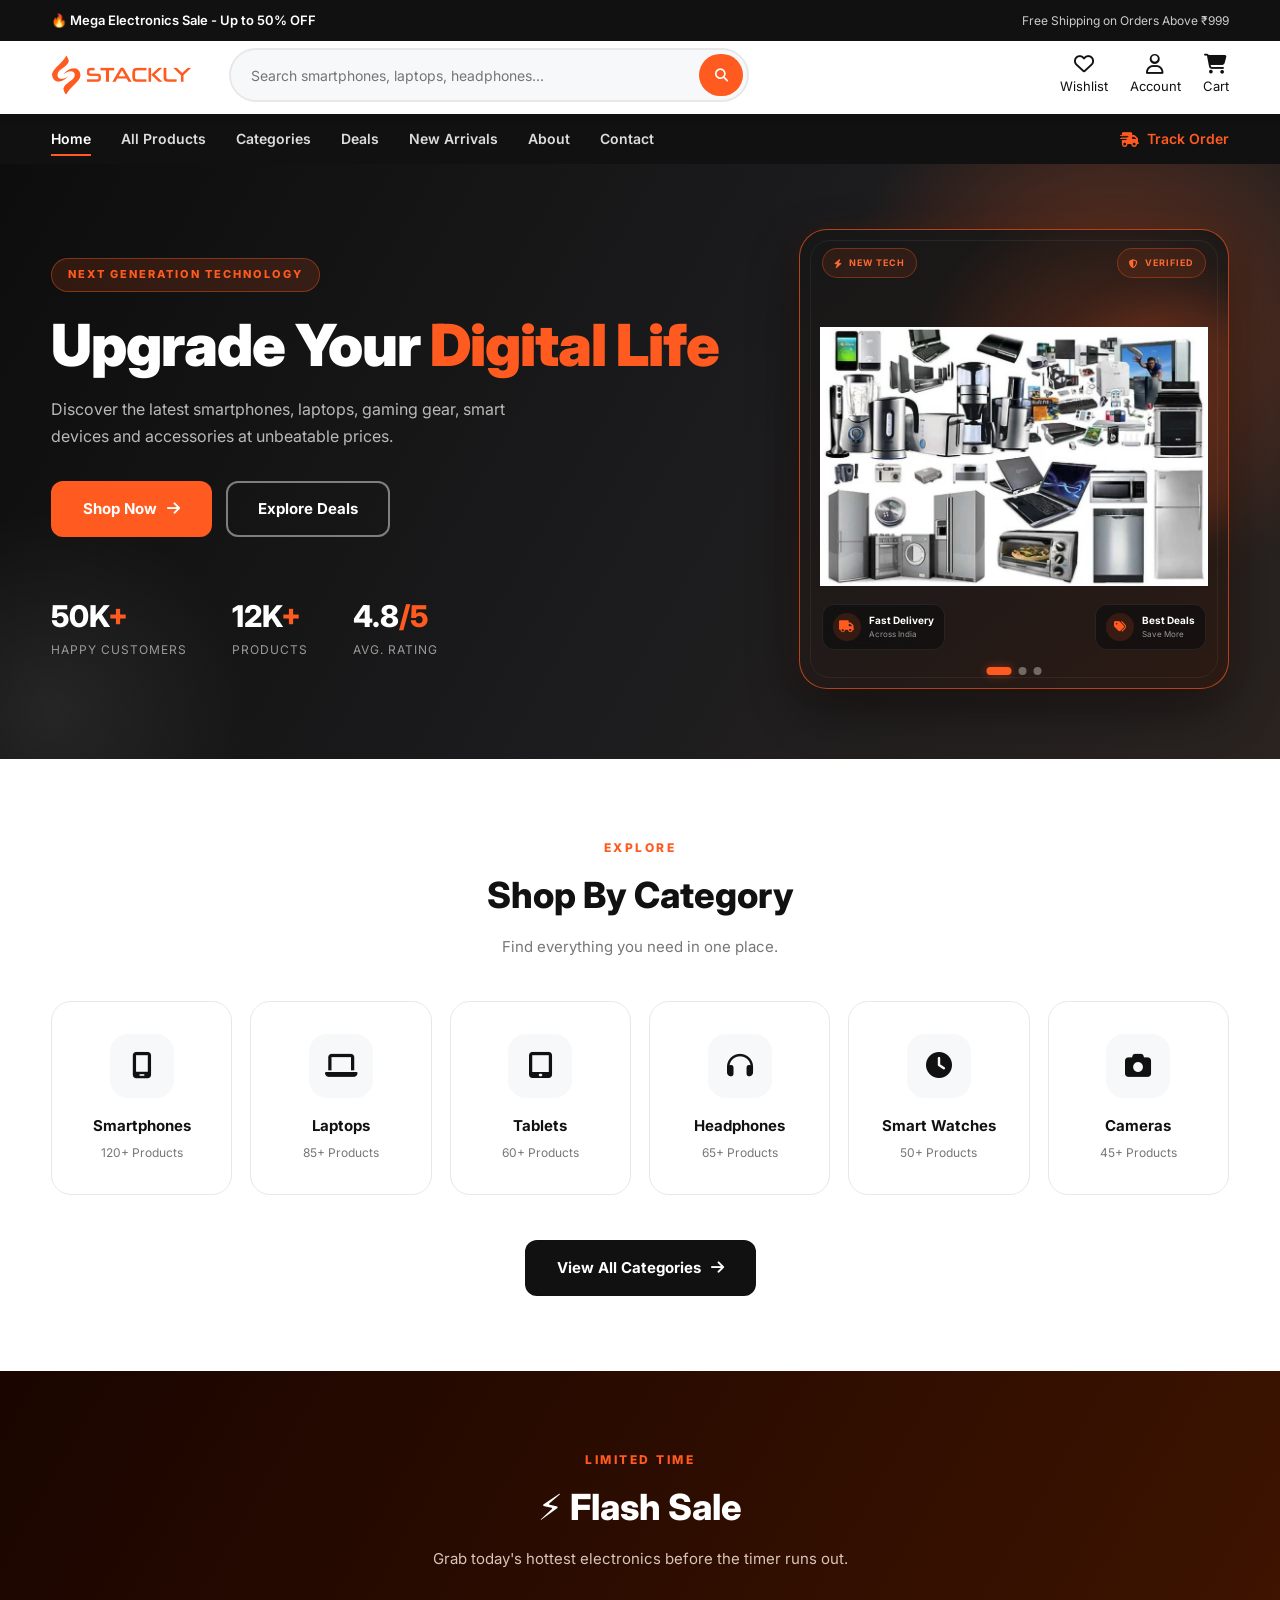
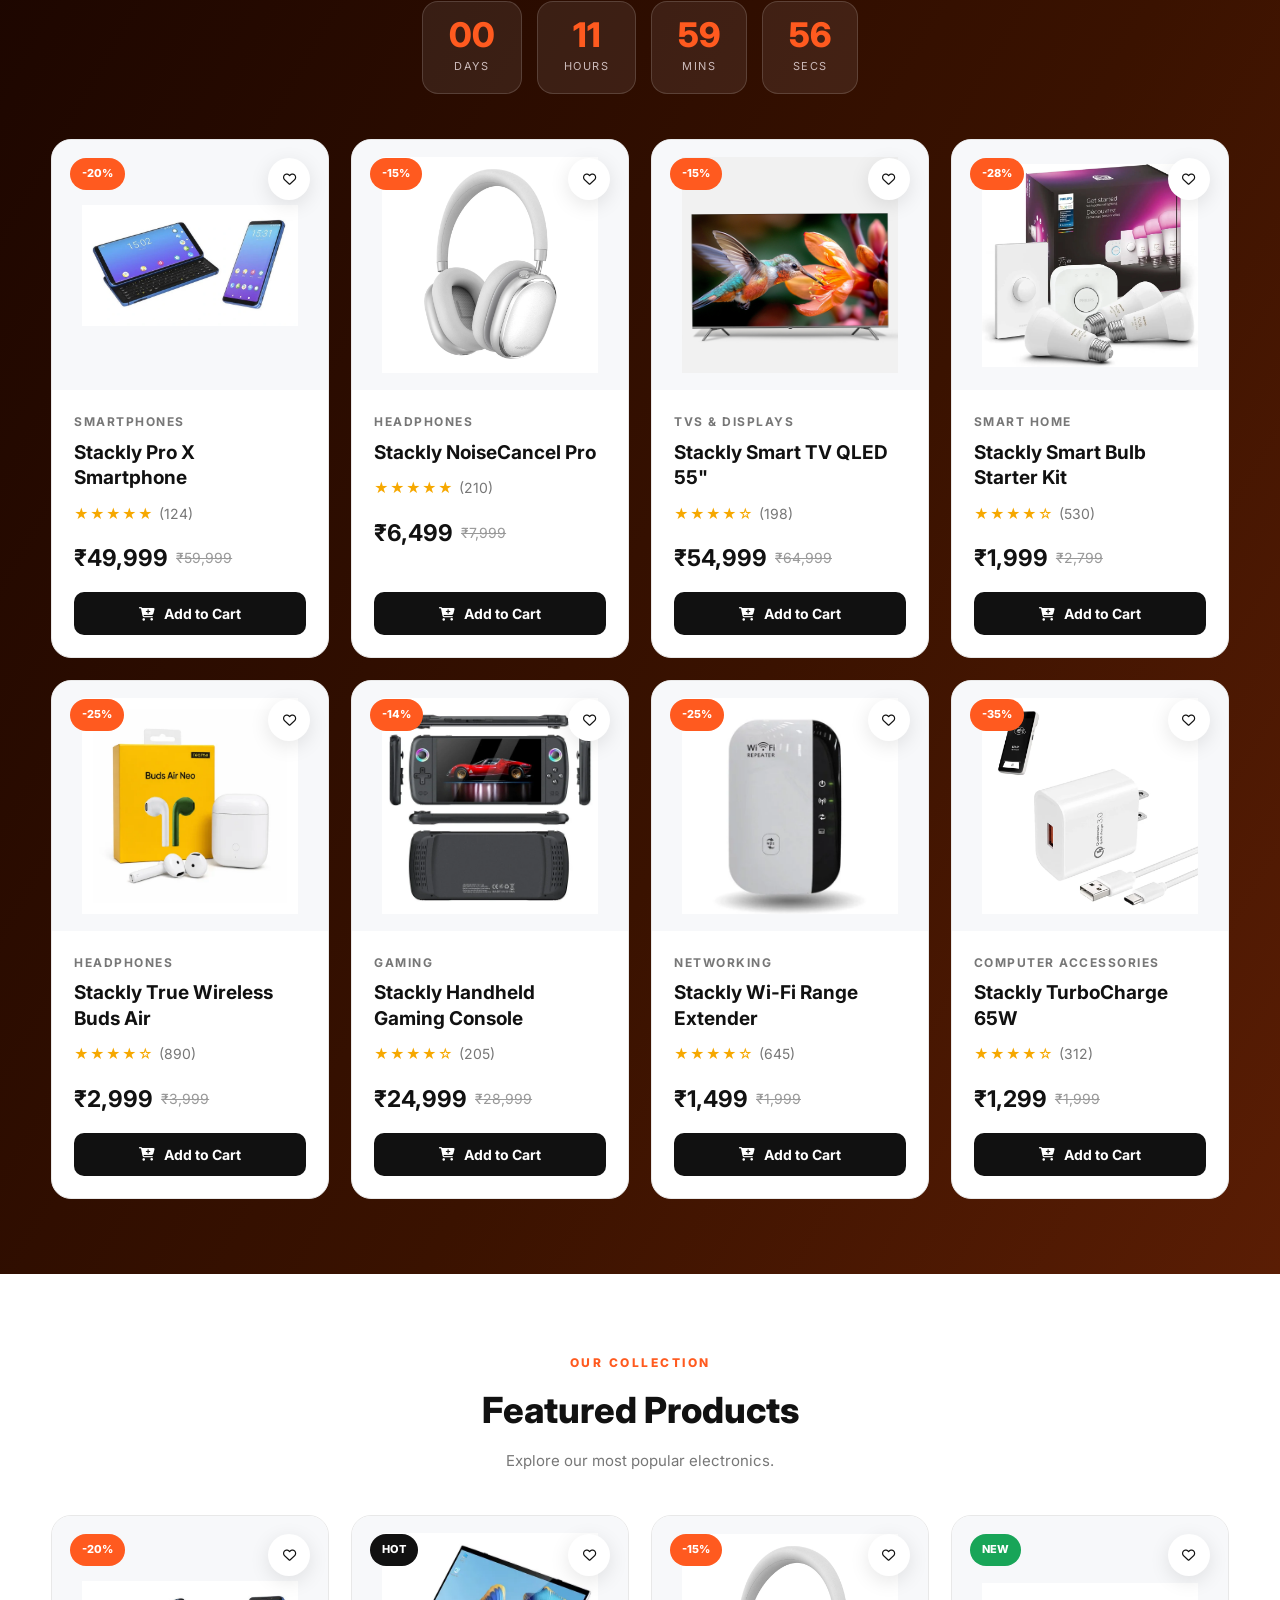
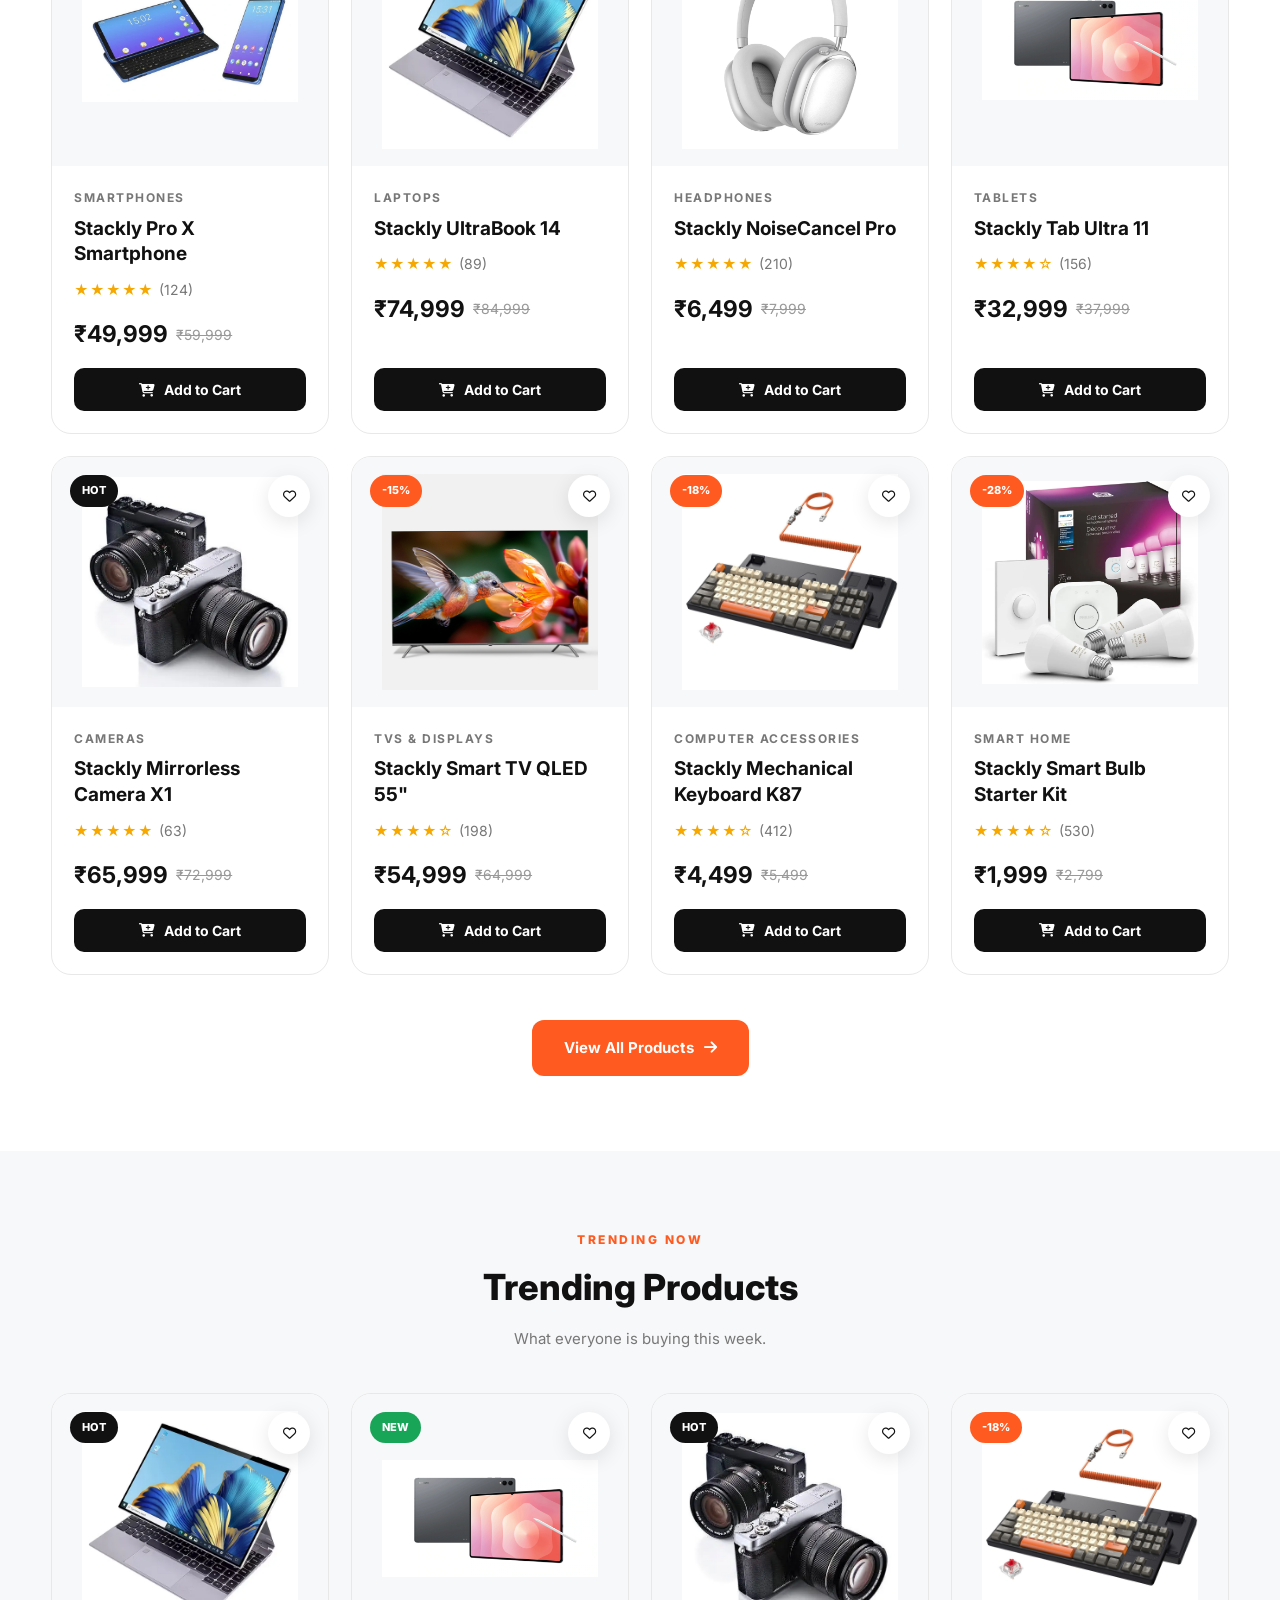
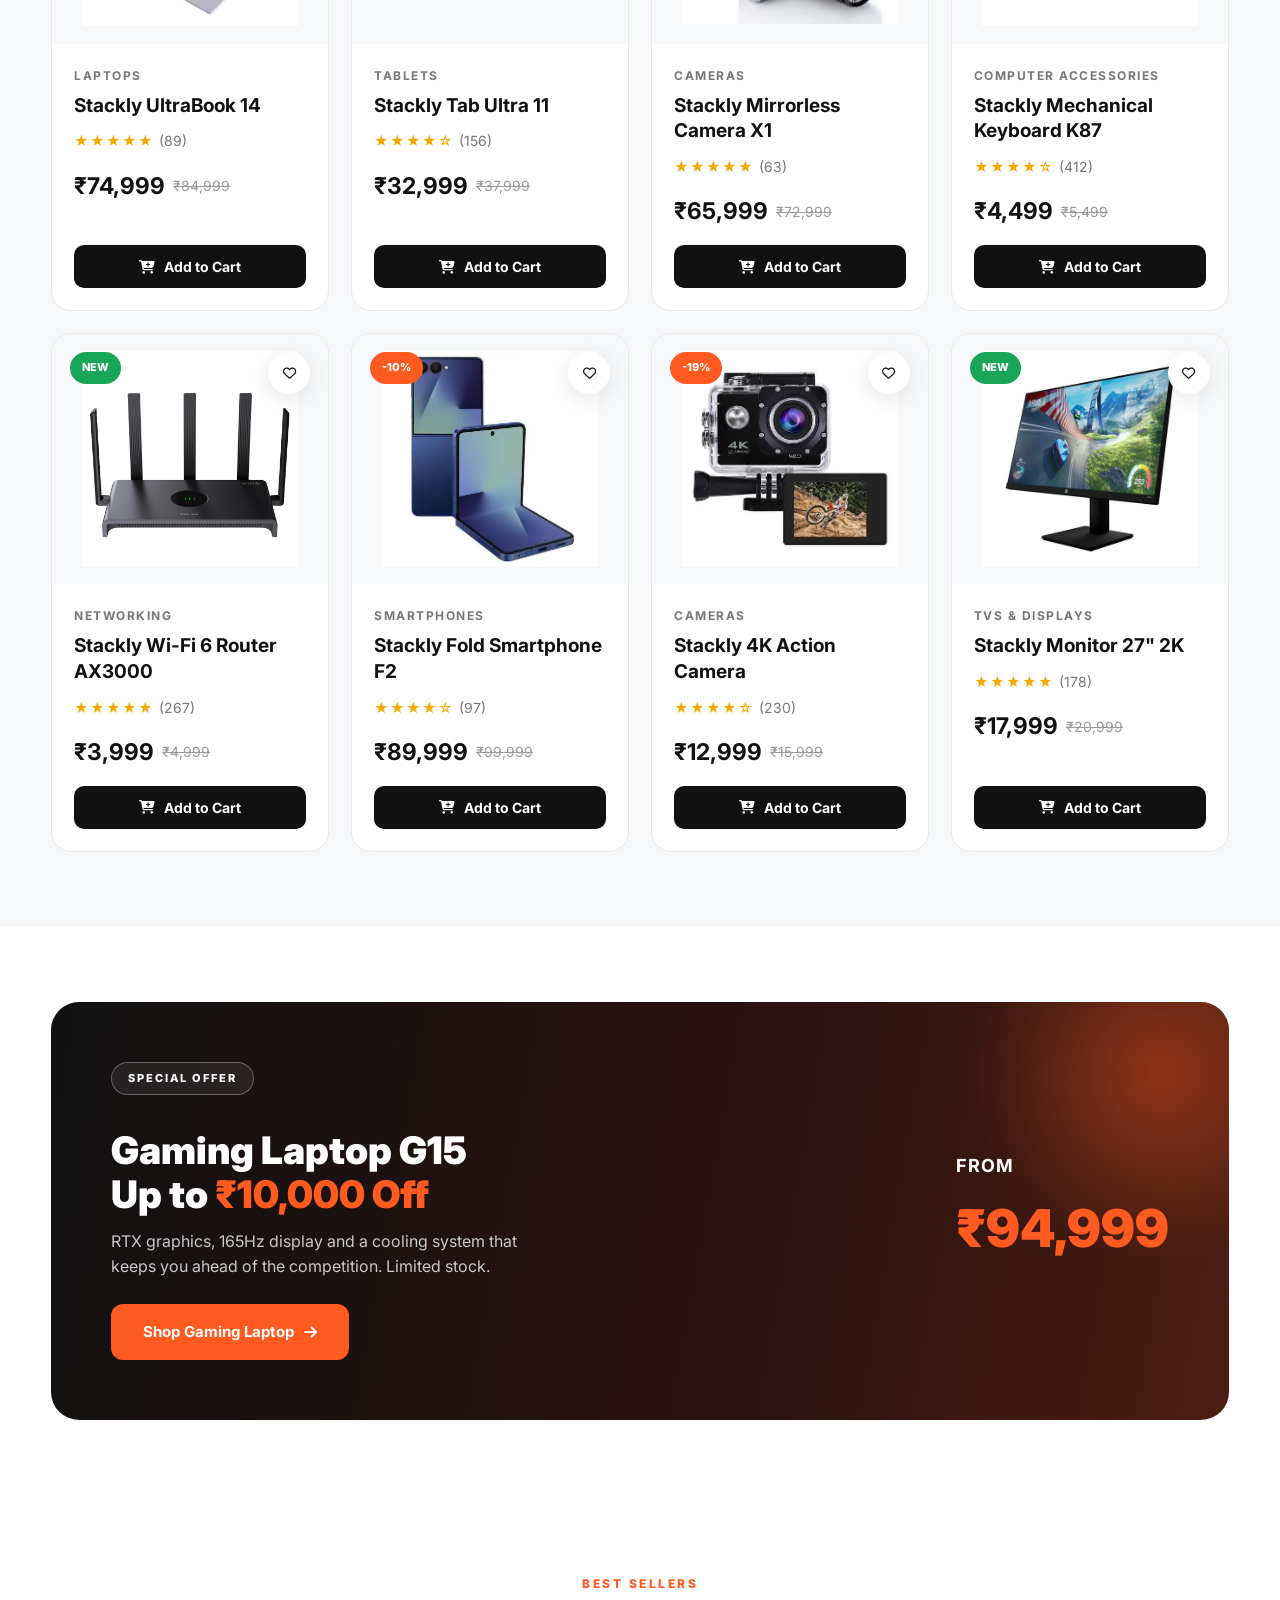
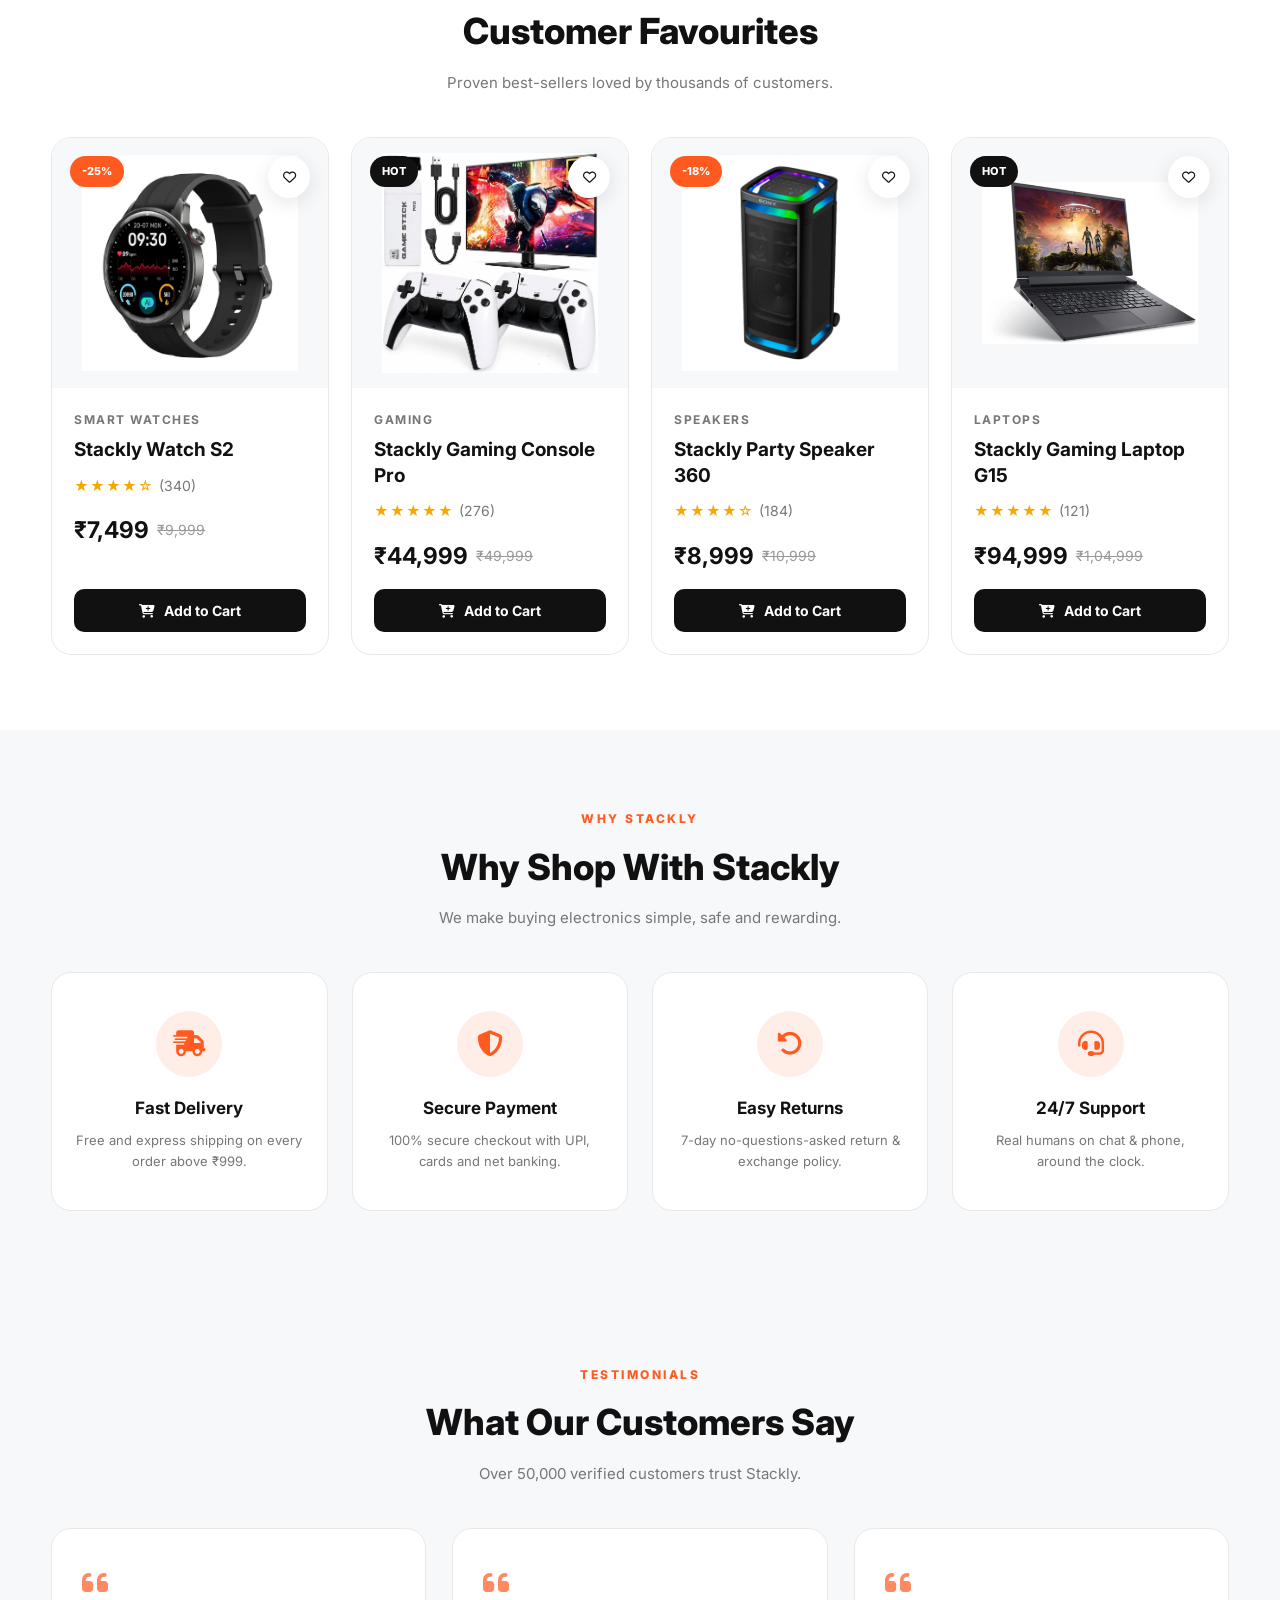
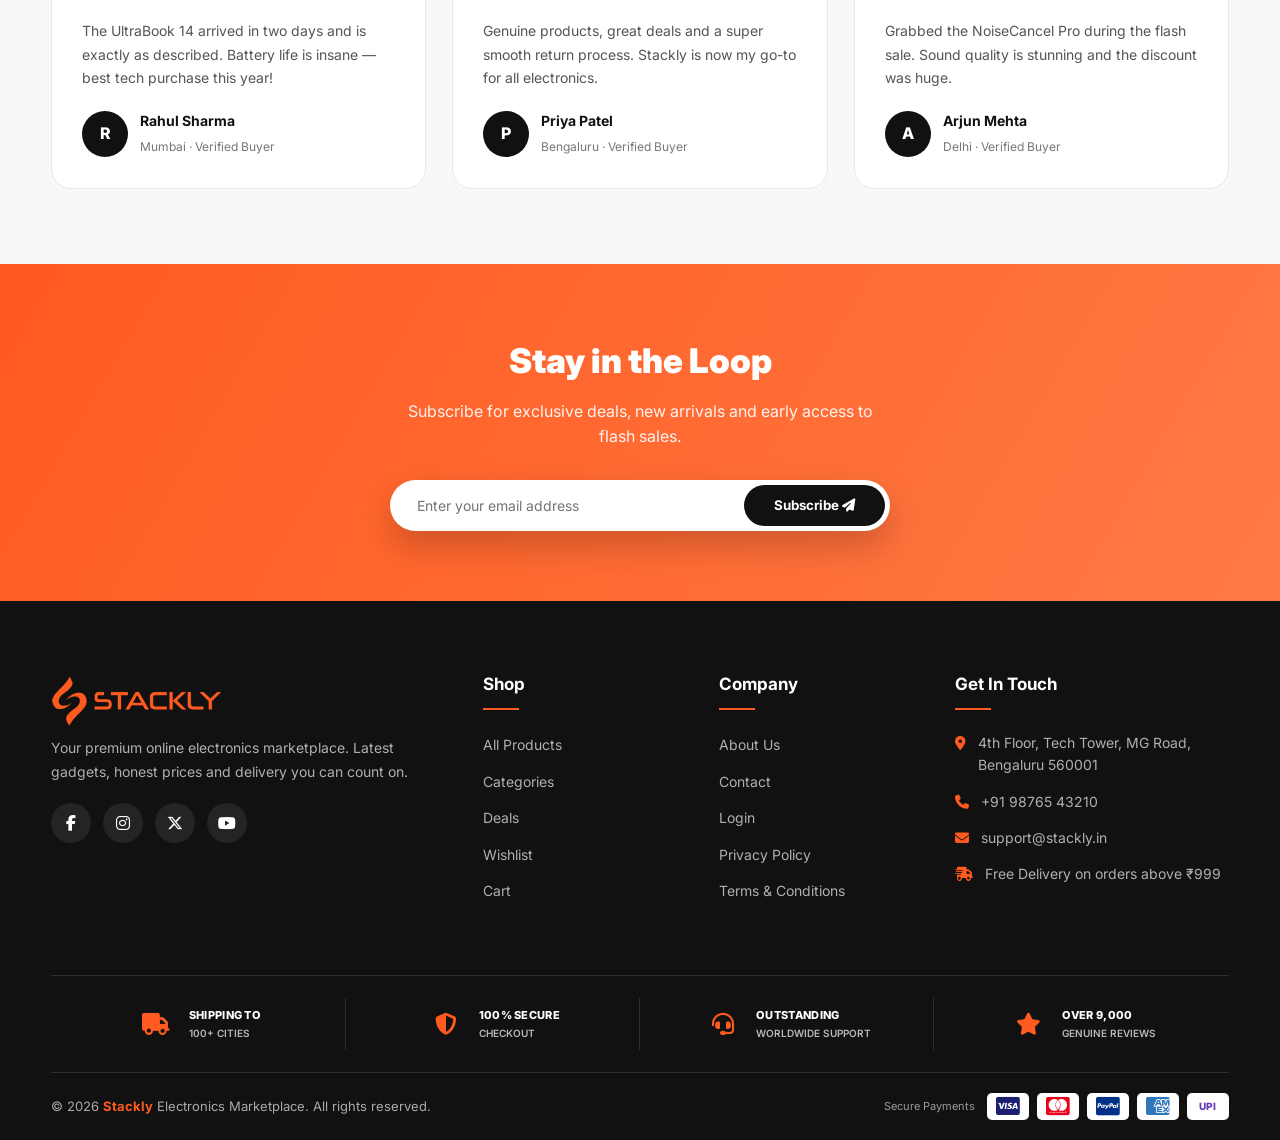
==== commit afbf4366: "second commit" ====
--- a/index.html
+++ b/index.html
@@ -360,12 +360,52 @@
             <li><i class="fas fa-map-marker-alt"></i> 4th Floor, Tech Tower, MG Road, Bengaluru 560001</li>
             <li><i class="fas fa-phone"></i> +91 98765 43210</li>
             <li><i class="fas fa-envelope"></i> support@stackly.in</li>
+            <li><i class="fas fa-truck-fast"></i> Free Delivery on orders above ₹999</li>
           </ul>
         </div>
       </div>
+      <div class="footer-features">
+        <div class="footer-feature">
+          <div class="footer-feature-icon"><i class="fas fa-truck"></i></div>
+          <div>
+            <strong>SHIPPING TO</strong>
+            <span>100+ CITIES</span>
+          </div>
+        </div>
+        <div class="footer-feature">
+          <div class="footer-feature-icon"><i class="fas fa-shield-halved"></i></div>
+          <div>
+            <strong>100% SECURE</strong>
+            <span>CHECKOUT</span>
+          </div>
+        </div>
+        <div class="footer-feature">
+          <div class="footer-feature-icon"><i class="fas fa-headset"></i></div>
+          <div>
+            <strong>OUTSTANDING</strong>
+            <span>WORLDWIDE SUPPORT</span>
+          </div>
+        </div>
+        <div class="footer-feature">
+          <div class="footer-feature-icon"><i class="fas fa-star"></i></div>
+          <div>
+            <strong>OVER 9,000</strong>
+            <span>GENUINE REVIEWS</span>
+          </div>
+        </div>
+      </div>
       <div class="footer-bottom">
-        <span>© 2026 <b>Stackly</b> Electronics Marketplace. All rights reserved.</span>
-        <span><i class="fab fa-cc-visa"></i> &nbsp; <i class="fab fa-cc-mastercard"></i> &nbsp; <i class="fab fa-cc-upi"></i> &nbsp; <i class="fab fa-cc-paypal"></i></span>
+        <div class="footer-copy">© 2026 <b>Stackly</b> Electronics Marketplace. All rights reserved.</div>
+        <div class="footer-payments">
+          <span class="payment-label">Secure Payments</span>
+          <div class="payment-icons">
+            <i class="fab fa-cc-visa"></i>
+            <i class="fab fa-cc-mastercard"></i>
+            <i class="fab fa-cc-paypal"></i>
+            <i class="fab fa-cc-amex"></i>
+            <span class="payment-upi">UPI</span>
+          </div>
+        </div>
       </div>
     </div>
   </footer>
--- a/css/style.css
+++ b/css/style.css
@@ -1649,19 +1649,139 @@
   transform: translateY(-4px);
 }
 
+/* =========================================================
+   STACKLY FOOTER TRUST FEATURES
+========================================================= */
+
+.footer-features {
+  width: 100%;
+  display: grid;
+  grid-template-columns: repeat(4, 1fr);
+  border-top: 1px solid rgba(255, 255, 255, 0.12);
+  border-bottom: 1px solid rgba(255, 255, 255, 0.12);
+  padding: 22px 0;
+  margin-top: 10px;
+}
+
+.footer-feature {
+  display: flex;
+  align-items: center;
+  justify-content: center;
+  gap: 12px;
+  padding: 5px 18px;
+  border-right: 1px solid rgba(255, 255, 255, 0.12);
+}
+
+.footer-feature:last-child {
+  border-right: none;
+}
+
+.footer-feature-icon {
+  width: 42px;
+  height: 42px;
+  flex-shrink: 0;
+  display: flex;
+  align-items: center;
+  justify-content: center;
+  border-radius: 50%;
+  color: var(--primary);
+  font-size: 22px;
+}
+
+.footer-feature strong {
+  display: block;
+  color: #ffffff;
+  font-size: 11px;
+  font-weight: 800;
+  letter-spacing: 0.3px;
+  line-height: 1.4;
+}
+
+.footer-feature span {
+  display: block;
+  color: #b8b8b8;
+  font-size: 10px;
+  font-weight: 600;
+  margin-top: 2px;
+  line-height: 1.4;
+}
+
 .footer-bottom {
-  border-top: 1px solid rgba(255, 255, 255, 0.08);
   padding: 20px 0;
   display: flex;
   align-items: center;
   justify-content: space-between;
-  gap: 12px;
+  gap: 20px;
   flex-wrap: wrap;
   font-size: 13px;
 }
 
-.footer-bottom span b {
-  color: var(--primary);
+.footer-copy {
+  font-size: 13px;
+  color: #aaa;
+}
+
+.footer-copy b {
+  color: var(--primary);
+}
+
+.footer-payments {
+  display: flex;
+  align-items: center;
+  gap: 12px;
+}
+
+.payment-label {
+  font-size: 11px;
+  color: #999;
+  white-space: nowrap;
+}
+
+.payment-icons {
+  display: flex;
+  align-items: center;
+  gap: 8px;
+}
+
+.payment-icons i {
+  width: 42px;
+  height: 27px;
+  display: flex;
+  align-items: center;
+  justify-content: center;
+  background: #ffffff;
+  border-radius: 5px;
+  color: #222;
+  font-size: 21px;
+}
+
+.payment-icons .fa-cc-visa {
+  color: #1a1f71;
+}
+
+.payment-icons .fa-cc-mastercard {
+  color: #eb001b;
+}
+
+.payment-icons .fa-cc-paypal {
+  color: #003087;
+}
+
+.payment-icons .fa-cc-amex {
+  color: #2e77bc;
+}
+
+.payment-upi {
+  width: 42px;
+  height: 27px;
+  display: flex;
+  align-items: center;
+  justify-content: center;
+  background: #ffffff;
+  border-radius: 5px;
+  color: #673ab7;
+  font-size: 10px;
+  font-weight: 800;
 }
 
 /* =========================================================
@@ -2595,13 +2715,179 @@
 ========================================================= */
 
 .auth-wrap {
-  max-width: 460px;
+  max-width: 980px;
   margin: auto;
   background: var(--white);
   border: 1px solid var(--border);
   border-radius: var(--radius);
+  box-shadow: var(--shadow-sm);
+  display: grid;
+  grid-template-columns: 5fr 6fr;
+  overflow: hidden;
+}
+
+.auth-side {
+  background: linear-gradient(160deg, #ff8a4d 0%, var(--primary) 45%, var(--primary-dark) 100%);
+  color: var(--white);
+  padding: 38px 34px;
+  display: flex;
+  flex-direction: column;
+  gap: 5px;
+  position: relative;
+  overflow: hidden;
+}
+
+.auth-side::after {
+  content: "";
+  position: absolute;
+  right: -70px;
+  bottom: -70px;
+  width: 230px;
+  height: 230px;
+  border-radius: 50%;
+  background: rgba(255, 255, 255, 0.12);
+}
+
+.auth-side .logo {
+  display: flex;
+  align-items: center;
+  justify-content: center;
+  height: 115px;
+  margin: 0;
+  padding: 0;
+}
+
+.auth-side .logo img {
+  width: 125px;
+  height: 125px;
+  object-fit: contain;
+  filter: brightness(0) invert(1) drop-shadow(0 4px 10px rgba(0, 0, 0, 0.2));
+}
+
+.auth-side-body {
+  position: relative;
+  z-index: 1;
+  margin-top: -5px;
+  padding: 0;
+}
+
+.auth-side-body h3 {
+  font-size: 26px;
+  font-weight: 800;
+  line-height: 1.2;
+  margin: 0 0 6px;
+}
+
+.auth-side-body h3 span {
+  color: #ffe0d0;
+}
+
+.auth-side-body p {
+  font-size: 14px;
+  opacity: 0.92;
+  margin: 0 0 18px;
+}
+
+.auth-side-img {
+  width: 100%;
+  max-height: 240px;
+  object-fit: cover;
+  border-radius: 16px;
+  box-shadow: 0 18px 40px rgba(0, 0, 0, 0.25);
+}
+
+.auth-benefits {
+  display: grid;
+  grid-template-columns: repeat(3, 1fr);
+  gap: 8px;
+  margin-top: 4px;
+  position: relative;
+  z-index: 2;
+}
+
+.benefit-item {
+  min-height: 92px;
+  padding: 12px 8px;
+  border: 1px solid rgba(255, 255, 255, 0.28);
+  border-radius: 12px;
+  background: rgba(255, 255, 255, 0.1);
+  display: flex;
+  flex-direction: column;
+  align-items: center;
+  justify-content: center;
+  text-align: center;
+  backdrop-filter: blur(5px);
+}
+
+.benefit-icon {
+  width: 32px;
+  height: 32px;
+  margin-bottom: 6px;
+  border-radius: 50%;
+  background: #fff;
+  color: var(--primary);
+  display: flex;
+  align-items: center;
+  justify-content: center;
+  font-size: 14px;
+}
+
+.benefit-item strong {
+  display: block;
+  font-size: 11px;
+  font-weight: 800;
+  line-height: 1.2;
+  color: #fff;
+}
+
+.benefit-item span {
+  display: block;
+  margin-top: 3px;
+  font-size: 9px;
+  line-height: 1.3;
+  color: rgba(255, 255, 255, 0.88);
+}
+
+.member-banner {
+  margin-top: 8px;
+  padding: 11px 14px;
+  display: flex;
+  align-items: center;
+  gap: 10px;
+  border-radius: 12px;
+  background: rgba(255, 255, 255, 0.12);
+  border: 1px solid rgba(255, 255, 255, 0.18);
+  position: relative;
+  z-index: 2;
+}
+
+.member-banner > i {
+  width: 30px;
+  height: 30px;
+  flex-shrink: 0;
+  display: flex;
+  align-items: center;
+  justify-content: center;
+  border-radius: 50%;
+  background: #fff;
+  color: var(--primary);
+}
+
+.member-banner strong {
+  display: block;
+  color: #fff;
+  font-size: 12px;
+}
+
+.member-banner span {
+  display: block;
+  color: rgba(255, 255, 255, 0.88);
+  font-size: 10px;
+  margin-top: 2px;
+}
+
+.auth-main {
   padding: 40px;
-  box-shadow: var(--shadow-sm);
 }
 
 .auth-wrap h2 {
--- a/css/responsive.css
+++ b/css/responsive.css
@@ -555,6 +555,27 @@
     text-align: center;
   }
 
+  .footer-features {
+    grid-template-columns: 1fr 1fr;
+    padding: 15px 0;
+  }
+
+  .footer-feature {
+    justify-content: flex-start;
+    padding: 12px;
+    border-right: none;
+    border-bottom: 1px solid rgba(255, 255, 255, 0.1);
+  }
+
+  .footer-feature:nth-child(odd) {
+    border-right: 1px solid rgba(255, 255, 255, 0.1);
+  }
+
+  .footer-feature:nth-child(3),
+  .footer-feature:nth-child(4) {
+    border-bottom: none;
+  }
+
   /* ================= INNER PAGES ================= */
   .page-header h1 {
     font-size: 30px;
@@ -643,7 +664,7 @@
     grid-template-columns: 1fr;
   }
 
-  .auth-wrap {
+  .auth-main {
     padding: 28px 22px;
   }
 }
@@ -1058,6 +1079,31 @@
   .footer-bottom {
     flex-direction: column;
     text-align: center;
+    gap: 15px;
+  }
+
+  .footer-features {
+    grid-template-columns: 1fr;
+  }
+
+  .footer-feature {
+    border-right: none;
+    border-bottom: 1px solid rgba(255, 255, 255, 0.1);
+    justify-content: center;
+  }
+
+  .footer-feature:last-child {
+    border-bottom: none;
+  }
+
+  .footer-payments {
+    flex-direction: column;
+    gap: 8px;
+  }
+
+  .payment-icons {
+    flex-wrap: wrap;
+    justify-content: center;
   }
 
   /* ================= PAGE HEADER ================= */
@@ -1172,8 +1218,11 @@
   }
 
   .checkout-form,
-  .contact-form,
-  .auth-wrap {
+  .contact-form {
+    padding: 22px 18px;
+  }
+
+  .auth-main {
     padding: 22px 18px;
   }
 
@@ -1362,6 +1411,28 @@
         margin: 55px auto 0;
     }
 
+    .auth-wrap {
+        max-width: 520px;
+        grid-template-columns: 1fr;
+    }
+
+    .auth-side {
+        padding: 26px 24px;
+        gap: 18px;
+    }
+
+    .auth-side-body h3 {
+        font-size: 22px;
+    }
+
+    .auth-side-img {
+        display: none;
+    }
+
+    .auth-benefits {
+        margin-top: 0;
+    }
+
 }
 
 
